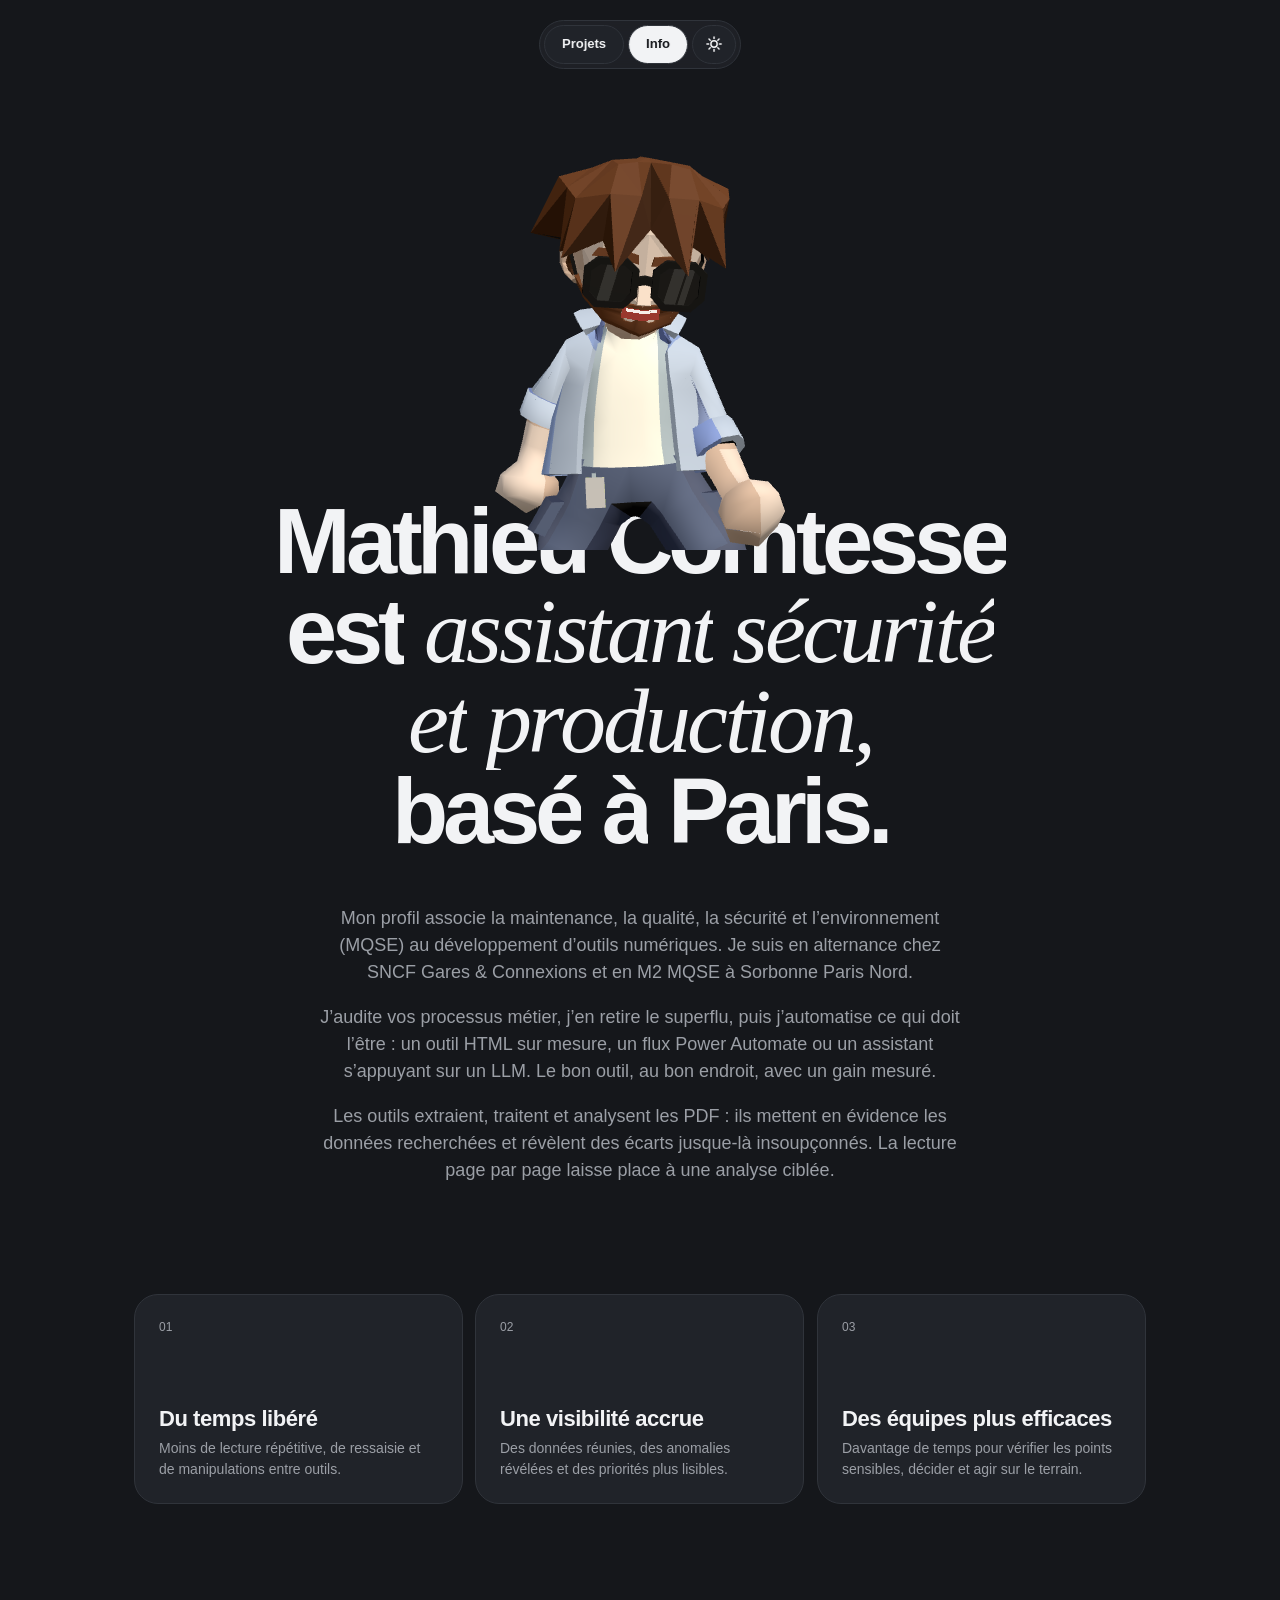
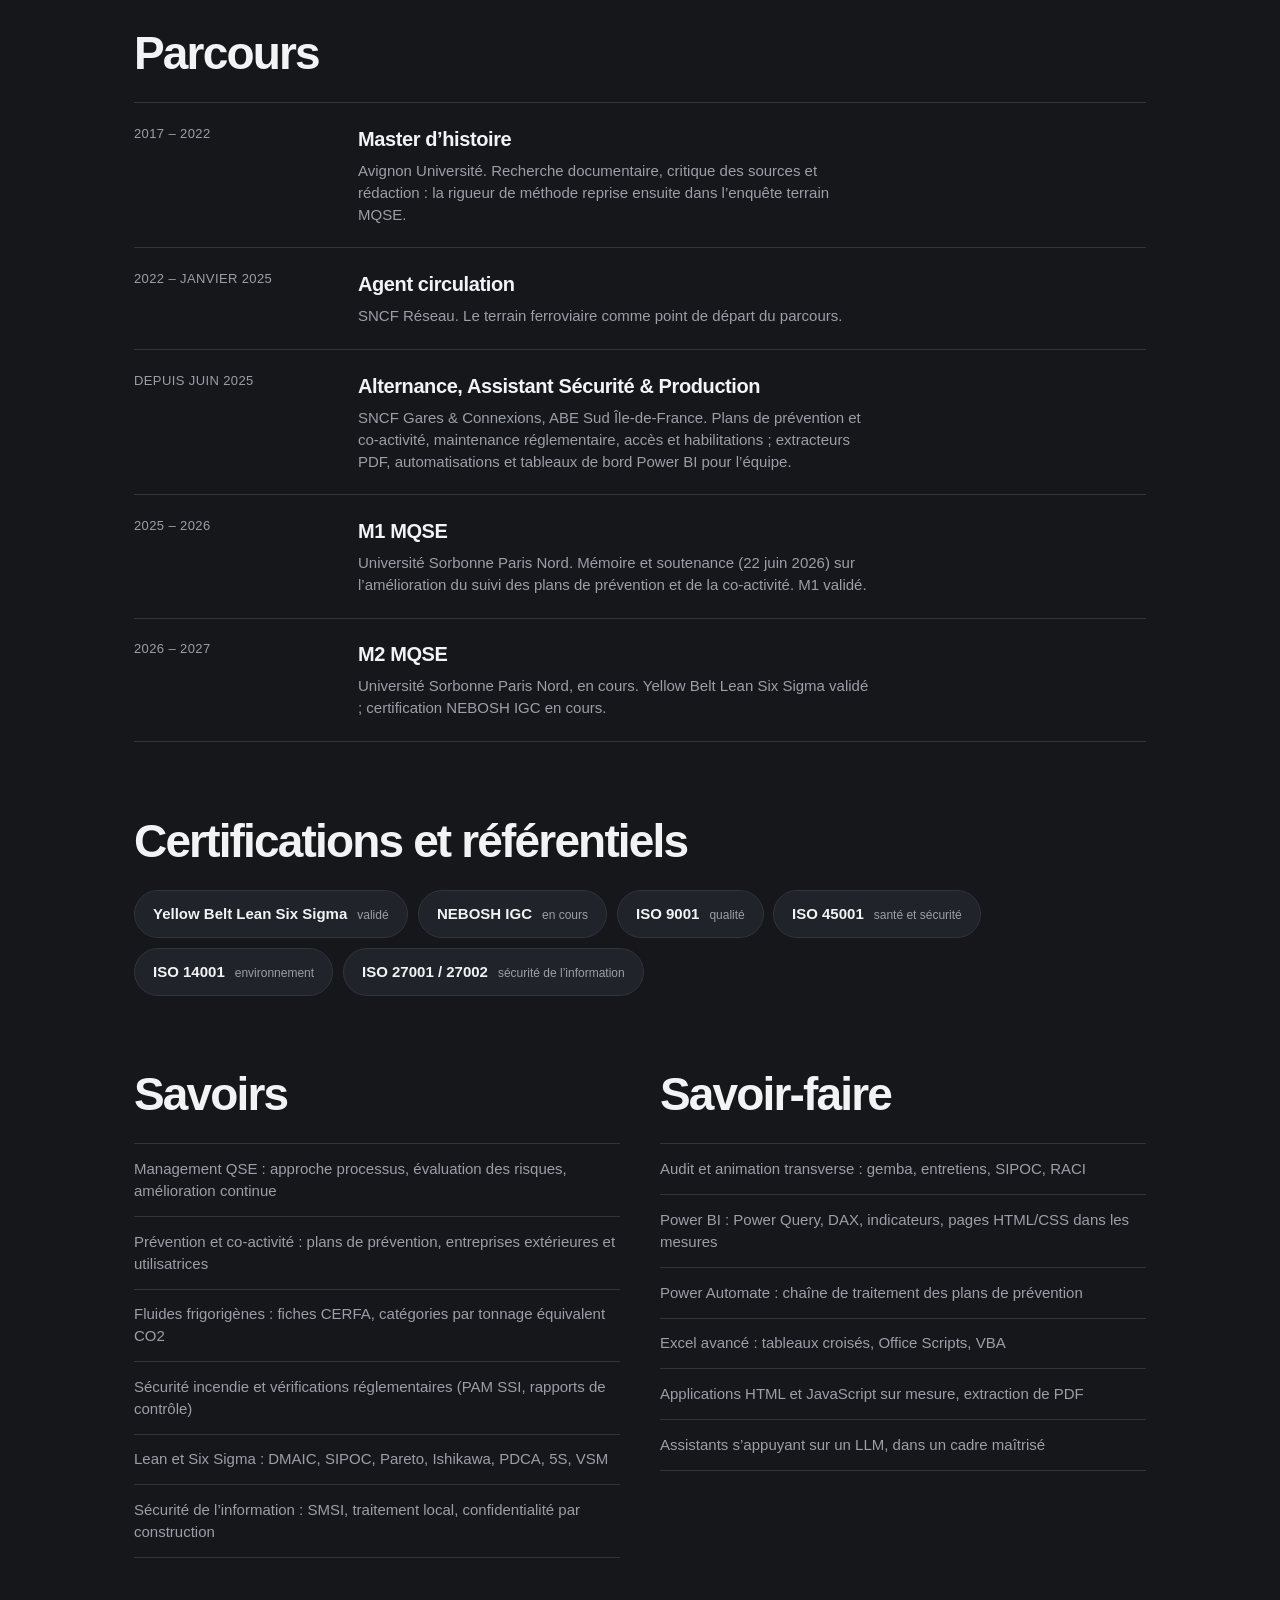
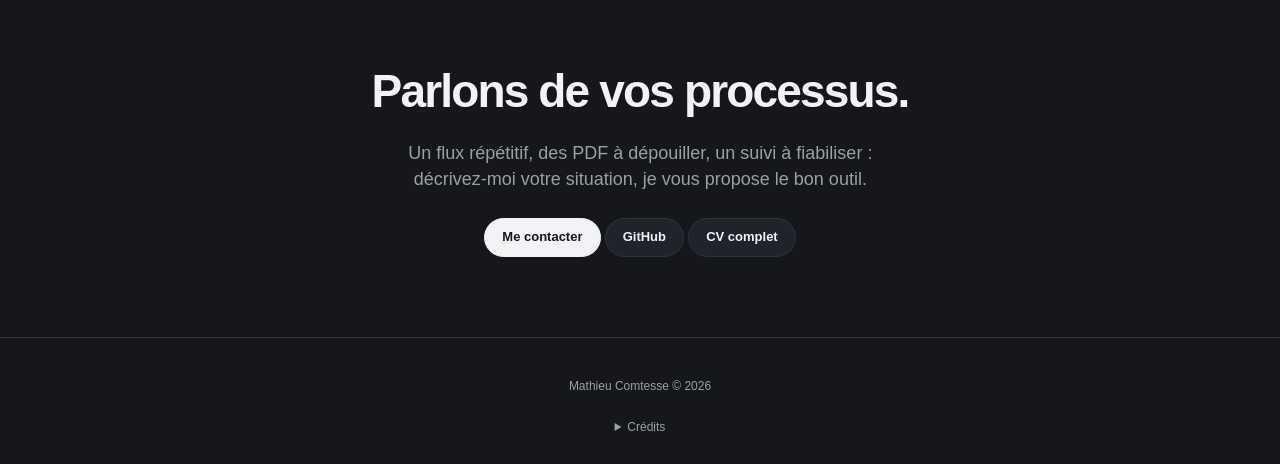
==== info.html @ 0aa8981d "Accueil dans l'esprit de la référence (pièce 3D, texte avec mot qui bascule, projets plein écran ave" ====
<!doctype html>
<html lang="fr">
<head>
<meta charset="utf-8">
<meta name="viewport" content="width=device-width,initial-scale=1">
<title>Info · Mathieu Comtesse</title>
<meta name="description" content="Parcours, certifications et compétences de Mathieu Comtesse : MQSE, Lean Six Sigma, Power BI, Power Automate, extraction PDF.">
<meta name="theme-color" content="#f5f7fb">
<script>{const n=new Date(),m=n.getHours()*60+n.getMinutes();document.documentElement.dataset.theme=(m>=1320||m<270)?'dark':'light';document.documentElement.classList.add('js')}</script>
<link rel="icon" href="data:image/svg+xml,%3Csvg xmlns=%27http://www.w3.org/2000/svg%27 viewBox=%270 0 32 32%27%3E%3Crect width=%2732%27 height=%2732%27 rx=%277%27 fill=%27%23e8452b%27/%3E%3Ctext x=%2716%27 y=%2722%27 font-size=%2716%27 font-family=%27sans-serif%27 font-weight=%27700%27 text-anchor=%27middle%27 fill=%27white%27%3EMC%3C/text%3E%3C/svg%3E">
<link rel="stylesheet" href="style.css">
<script type="importmap">{"imports":{"three":"./vendor/three.module.min.js","three/addons/":"./vendor/"}}</script>
<script type="module" src="js/info.js"></script>
</head>
<body class="page-info">
<nav class="nav" aria-label="Navigation">
  <a class="btn" href="index.html#work">Projets</a>
  <a class="btn" href="info.html" aria-current="page">Info</a>
  <button class="btn theme" id="theme" type="button" aria-label="Passer en mode sombre"></button>
</nav>
<main class="info-main">
<section class="about">
  <div class="portrait" id="portrait" aria-label="Portrait 3D de Mathieu : sa tête suit votre curseur"></div>
  <h1 class="info-heading" aria-label="Mathieu Comtesse est assistant sécurité et production, basé à Paris.">Mathieu Comtesse est <em>assistant sécurité et production,</em> basé à Paris.</h1>
  <div class="bio">
    <p class="reveal">Mon profil associe la maintenance, la qualité, la sécurité et l’environnement (MQSE) au développement d’outils numériques. Je suis en alternance chez SNCF Gares &amp; Connexions et en M2 MQSE à Sorbonne Paris Nord.</p>
    <p class="reveal">J’audite vos processus métier, j’en retire le superflu, puis j’automatise ce qui doit l’être : un outil HTML sur mesure, un flux Power Automate ou un assistant s’appuyant sur un LLM. Le bon outil, au bon endroit, avec un gain mesuré.</p>
    <p class="reveal">Les outils extraient, traitent et analysent les PDF : ils mettent en évidence les données recherchées et révèlent des écarts jusque-là insoupçonnés. La lecture page par page laisse place à une analyse ciblée.</p>
  </div>
</section>

<section class="impact">
  <article class="reveal" style="--enter-x:-60px"><span>01</span><h3>Du temps libéré</h3><p>Moins de lecture répétitive, de ressaisie et de manipulations entre outils.</p></article>
  <article class="reveal" style="--enter-x:0px;--delay:.08s"><span>02</span><h3>Une visibilité accrue</h3><p>Des données réunies, des anomalies révélées et des priorités plus lisibles.</p></article>
  <article class="reveal" style="--enter-x:60px;--delay:.16s"><span>03</span><h3>Des équipes plus efficaces</h3><p>Davantage de temps pour vérifier les points sensibles, décider et agir sur le terrain.</p></article>
</section>

<section class="block">
  <h2 class="reveal">Parcours</h2>
  <ol class="timeline">
    <li class="reveal"><time>2017 – 2022</time><b>Master d’histoire</b><span>Avignon Université. Recherche documentaire, critique des sources et rédaction : la rigueur de méthode reprise ensuite dans l’enquête terrain MQSE.</span></li>
    <li class="reveal"><time>2022 – janvier 2025</time><b>Agent circulation</b><span>SNCF Réseau. Le terrain ferroviaire comme point de départ du parcours.</span></li>
    <li class="reveal"><time>Depuis juin 2025</time><b>Alternance, Assistant Sécurité &amp; Production</b><span>SNCF Gares &amp; Connexions, ABE Sud Île-de-France. Plans de prévention et co-activité, maintenance réglementaire, accès et habilitations ; extracteurs PDF, automatisations et tableaux de bord Power BI pour l’équipe.</span></li>
    <li class="reveal"><time>2025 – 2026</time><b>M1 MQSE</b><span>Université Sorbonne Paris Nord. Mémoire et soutenance (22 juin 2026) sur l’amélioration du suivi des plans de prévention et de la co-activité. M1 validé.</span></li>
    <li class="reveal"><time>2026 – 2027</time><b>M2 MQSE</b><span>Université Sorbonne Paris Nord, en cours. Yellow Belt Lean Six Sigma validé ; certification NEBOSH IGC en cours.</span></li>
  </ol>
</section>

<section class="block">
  <h2 class="reveal">Certifications et référentiels</h2>
  <ul class="chips">
    <li class="reveal">Yellow Belt Lean Six Sigma<i>validé</i></li>
    <li class="reveal" style="--delay:.04s">NEBOSH IGC<i>en cours</i></li>
    <li class="reveal" style="--delay:.08s">ISO 9001<i>qualité</i></li>
    <li class="reveal" style="--delay:.12s">ISO 45001<i>santé et sécurité</i></li>
    <li class="reveal" style="--delay:.16s">ISO 14001<i>environnement</i></li>
    <li class="reveal" style="--delay:.2s">ISO 27001 / 27002<i>sécurité de l’information</i></li>
  </ul>
</section>

<section class="block two">
  <div>
    <h2 class="reveal">Savoirs</h2>
    <ul class="list">
      <li class="reveal">Management QSE : approche processus, évaluation des risques, amélioration continue</li>
      <li class="reveal">Prévention et co-activité : plans de prévention, entreprises extérieures et utilisatrices</li>
      <li class="reveal">Fluides frigorigènes : fiches CERFA, catégories par tonnage équivalent CO2</li>
      <li class="reveal">Sécurité incendie et vérifications réglementaires (PAM SSI, rapports de contrôle)</li>
      <li class="reveal">Lean et Six Sigma : DMAIC, SIPOC, Pareto, Ishikawa, PDCA, 5S, VSM</li>
      <li class="reveal">Sécurité de l’information : SMSI, traitement local, confidentialité par construction</li>
    </ul>
  </div>
  <div>
    <h2 class="reveal">Savoir-faire</h2>
    <ul class="list">
      <li class="reveal">Audit et animation transverse : gemba, entretiens, SIPOC, RACI</li>
      <li class="reveal">Power BI : Power Query, DAX, indicateurs, pages HTML/CSS dans les mesures</li>
      <li class="reveal">Power Automate : chaîne de traitement des plans de prévention</li>
      <li class="reveal">Excel avancé : tableaux croisés, Office Scripts, VBA</li>
      <li class="reveal">Applications HTML et JavaScript sur mesure, extraction de PDF</li>
      <li class="reveal">Assistants s’appuyant sur un LLM, dans un cadre maîtrisé</li>
    </ul>
  </div>
</section>

<section class="block contact">
  <h2 class="reveal">Parlons de vos processus.</h2>
  <p class="reveal">Un flux répétitif, des PDF à dépouiller, un suivi à fiabiliser : décrivez-moi votre situation, je vous propose le bon outil.</p>
  <div class="reveal"><a class="btn dark" href="mailto:mathieu@comtesse.me">Me contacter</a> <a class="btn" href="https://github.com/mathieu-comtesse">GitHub</a> <a class="btn" href="https://mathieu-comtesse.github.io/cv-mathieu_comtesse/">CV complet</a></div>
</section>
</main>
<footer><p>Mathieu Comtesse © 2026</p><details class="credits">
    <summary>Crédits</summary>
    <ul>
      <li>Univers et animations inspirés de <a href="https://shujaat.info/">shujaat.info</a> (Shujaat Syed).</li>
      <li>Fauteuil Ekstrem (design Terje Ekstrøm, Varier) : modèle 3D de Marià V., <a href="https://3dwarehouse.sketchup.com/model/312c320b-f617-4a8a-8546-d7dd3b6124d9/Ekstrem-Chair">3D Warehouse</a>.</li>
      <li>Siège Setu : modèle 3D de Herman Miller, <a href="https://www.hermanmiller.com/resources/3d-models-and-planning-tools/product-models/individual/setu-chair-with-arms/">hermanmiller.com</a>, via 3D Warehouse.</li>
      <li>Canapé DS-450 (de Sede) : modèle 3D de Marije H., <a href="https://3dwarehouse.sketchup.com/model/05759fed-25c6-4b2b-8120-20a3cff98283">3D Warehouse</a>.</li>
      <li>Enceintes JBL L100 MKII : modèle 3D de spencer smith, <a href="https://3dwarehouse.sketchup.com/model/1cd289cc-8b22-40b9-8e36-879f451d7a0b/JBL-L100-MKII">3D Warehouse</a>.</li>
      <li>Suspension Falkland (Danese Milano, Bruno Munari) : modèle 3D de minkyoung K., <a href="https://3dwarehouse.sketchup.com/model/1f132676-ba62-4b68-9e82-82a4a32337a4/falkland-floor-lamp">3D Warehouse</a>.</li>
      <li>Animations de personnage : bibliothèque de mon dépôt <a href="https://github.com/mathieu-comtesse/cv-mathieu_comtesse">cv-mathieu_comtesse</a>. Rendu : <a href="https://threejs.org/">three.js</a>.</li>
    </ul>
  </details></footer>
</body>
</html>
---- style.css ----
:root{--bg:#f5f7fb;--ink:#111214;--mute:#6c7078;--card:#fff;--line:#dfe3e8;--btn:#fff;--btn-hi:#f1f3f6;--btn-sh:#c9ced6;--spring:cubic-bezier(.34,1.56,.64,1);color-scheme:light}
:root[data-theme=dark]{--bg:#15171b;--ink:#f2f3f5;--mute:#9b9fa6;--card:#202329;--line:#30343b;--btn:#2a2d34;--btn-hi:#363a43;--btn-sh:#14161a;color-scheme:dark}
*{box-sizing:border-box}html{scroll-behavior:auto}
body{margin:0;background:var(--project-background,var(--bg));color:var(--ink);font:15px/1.45 Arial,sans-serif;transition:background-color .6s ease}
a{color:inherit}
.nav{position:fixed;z-index:30;top:20px;left:50%;transform:translateX(-50%);display:flex;gap:4px;padding:4px;border:1px solid var(--line);border-radius:999px;background:color-mix(in srgb,var(--card) 85%,transparent);backdrop-filter:blur(16px)}
.btn{display:inline-flex;align-items:center;padding:9px 17px;border:1px solid var(--line);border-radius:999px;background:var(--card);color:var(--ink);text-decoration:none;font-weight:600;font-size:13px;transition:transform .25s var(--spring),opacity .2s}
.btn:hover{transform:scale(.97)}.btn[aria-current]{background:var(--ink);color:var(--bg)}.dark{background:var(--ink);color:var(--bg);border-color:var(--ink)}
/* en-tête : la pièce 3D */
.room{position:relative;height:min(780px,88vh);min-height:520px;overflow:hidden}.room canvas{position:absolute;inset:0}
.hint{position:absolute;bottom:14px;left:50%;transform:translateX(-50%);margin:0;padding:8px 12px;border-radius:999px;background:var(--card);color:var(--mute);font-size:11px;white-space:nowrap;pointer-events:none;max-width:92%;overflow:hidden;text-overflow:ellipsis}
.bubble{position:absolute;z-index:5;opacity:0}.bubble.show{opacity:1;animation:pop .35s cubic-bezier(.3,1.6,.5,1)}
@keyframes pop{from{scale:.6}to{scale:1}}
/* texte d'accueil, juste après la pièce */
.hero{max-width:980px;margin:0 auto;padding:36px 24px 90px;text-align:center}
.intro-line{display:flex;justify-content:center;align-items:center;gap:14px;flex-wrap:wrap;margin:0 0 26px;color:var(--mute);font-size:12px;text-transform:uppercase;letter-spacing:.04em}
.intro-line .dots{width:34px;height:2px;background:repeating-linear-gradient(90deg,var(--mute) 0 3px,transparent 3px 7px)}
.hero h1{margin:0 auto;font-size:clamp(40px,7vw,86px);line-height:.98;letter-spacing:-.05em;text-wrap:balance}
.hero-pitch{max-width:640px;margin:30px auto 0;color:var(--mute);font-size:18px;line-height:1.5}
.hero-links{display:flex;justify-content:center;gap:10px;flex-wrap:wrap;margin-top:30px}
.hero-meta{margin:34px 0 0;color:var(--mute);font-size:12px}
em.flip{font-style:normal;color:#2f3bf0}:root[data-theme=dark] em.flip{color:#8a93ff}
em.flip.is-built{display:inline-block;perspective:900px;white-space:nowrap;line-height:1.2em;vertical-align:baseline;text-align:left}
.fs{display:inline-block;position:relative;height:1.2em;width:var(--wa);transform-style:preserve-3d;vertical-align:-.25em;animation:fs-cycle 8s var(--d,0s) infinite ease-in-out}
.fs .f{position:absolute;left:0;top:0;width:100%;height:100%;display:flex;align-items:center;justify-content:center;backface-visibility:hidden;font-style:normal;line-height:1}
.fs .f1{transform:translateZ(.6em)}.fs .f2{transform:rotateX(-90deg) translateZ(.6em)}.fs .f3{transform:rotateX(-180deg) translateZ(.6em)}
@keyframes fs-cycle{0%,36%{transform:rotateX(0deg);width:var(--wa)}46%,86%{transform:rotateX(90deg);width:var(--wb)}96%,100%{transform:rotateX(180deg);width:var(--wa)}}
@media (prefers-reduced-motion:reduce){.fs{animation:none}.fs .f2,.fs .f3{display:none}}
/* apparition au défilement : glisse depuis les côtés avec un ressort */
.js .reveal:not(.revealed){opacity:0;transform:translateX(var(--enter-x,0)) scale(.9)}
.reveal.revealed{animation:reveal .8s var(--spring) both;animation-delay:var(--delay,0s)}
@keyframes reveal{from{opacity:0;transform:translateX(var(--enter-x,0)) scale(.9)}to{opacity:1;transform:none}}
/* projets : une section par projet */
.project-section{height:90vh;min-height:600px;display:flex;align-items:center;justify-content:center;overflow:clip}
.project-strip{display:flex;align-items:center;justify-content:center;gap:8px;flex:none;width:max-content}
.tile{width:324px;height:324px;flex:none;border-radius:24px;background-size:cover;background-color:var(--card);box-shadow:0 1px 0 var(--line)}
.pcard{width:420px;min-height:324px;flex:none;display:flex;flex-direction:column;align-items:center;justify-content:center;gap:12px;padding:6px 10px;text-align:center}
.pcard .pnum{color:var(--mute);font-size:12px}
.pcard h2{margin:0;font-size:26px;line-height:1.05;letter-spacing:-.02em;max-width:320px}.pcard h2 span{display:block;margin-top:6px;color:var(--mute);font-size:15px;font-weight:400;letter-spacing:0}
.pimg{display:none}
.pgain{font-size:clamp(56px,6.4vw,88px);line-height:.9;letter-spacing:-.06em;margin-top:6px}
.punit{margin:0;max-width:300px;color:var(--mute);font-size:14px}
.ptags{display:flex;flex-wrap:wrap;gap:6px;justify-content:center}.ptags i{font-style:normal;padding:3px 9px;border:1px solid var(--line);border-radius:999px;font-size:11px;color:var(--mute)}
@media(max-width:900px){.project-section{height:auto;min-height:0;padding:56px 16px}.project-strip{width:100%;max-width:440px}.tile{display:none}.pcard{width:100%}.pimg{display:block;width:100%;aspect-ratio:16/10;border-radius:20px;background-size:cover}}
/* autres projets : défilement sur les côtés */
.more{padding:30px 0 110px}
.section-head{display:flex;justify-content:space-between;max-width:1400px;margin:auto;padding:0 28px 18px}.section-head span{font-weight:700}.section-head p{margin:0;color:var(--mute);font-size:12px}
.rail{display:flex;gap:16px;overflow-x:auto;scroll-snap-type:x proximity;padding:0 max(28px,calc((100vw - 1400px)/2)) 20px;scrollbar-width:none;cursor:grab}.rail::-webkit-scrollbar{display:none}.rail.drag{cursor:grabbing;scroll-snap-type:none;user-select:none}
.rcard{flex:none;width:300px;scroll-snap-align:start;display:flex;flex-direction:column;gap:6px;text-decoration:none}
.rcard .rimg{width:100%;aspect-ratio:4/3;border-radius:20px;background-size:cover;background-position:top;background-color:var(--card);border:1px solid var(--line);transition:transform .4s var(--spring)}
.rcard .rimg.px{image-rendering:pixelated;background-size:100% 100%}
.rcard:hover .rimg{transform:scale(.97)}.rcard b{font-size:16px}.rcard span{color:var(--mute);font-size:13px}
/* pied de page */
footer{padding:28px;border-top:1px solid var(--line);color:var(--mute);font-size:12px;display:flex;flex-direction:column;align-items:center;gap:12px;text-align:center}
.credits{max-width:62ch;text-align:left;font-size:12px}.credits summary{cursor:pointer;text-align:center;color:var(--mute)}.credits ul{margin:10px 0 0;padding-left:18px;display:grid;gap:4px}.credits a{color:inherit}
.ns{text-align:center;color:var(--mute)}
@media(max-width:760px){.room{height:60vh;min-height:420px}.hint{white-space:normal;width:90%;text-align:center;border-radius:14px}}
/* pensée : nuage + miniature 3D, traîne de deux cercles vers la tête */
.bubble.thought{padding:0;width:176px;height:160px;border-radius:0;background:none;box-shadow:none;white-space:normal;filter:drop-shadow(0 6px 10px rgb(0 0 0 / .16));color:#1c1a17}
.bubble.thought::after{display:none}
.bubble.thought .cloud{position:absolute;inset:0;width:100%;height:100%}
.bubble.thought canvas{position:absolute;left:50%;top:14px;width:120px;height:120px;transform:translateX(-50%);image-rendering:pixelated}
.bubble.thought .cap{position:absolute;left:14px;right:14px;bottom:34px;text-align:center;font-size:12px;font-weight:600;line-height:1.1;color:#1c1a17}
.bubble.thought i{position:absolute;border-radius:50%;background:#fff;box-shadow:0 2px 4px rgb(0 0 0 / .1)}
.bubble.thought .t1{width:18px;height:18px;left:50%;bottom:-12px;margin-left:-4px}
.bubble.thought .t2{width:10px;height:10px;left:50%;bottom:-26px;margin-left:-14px}
/* fiche de la pochette survolée dans le tiroir du meuble vert */
.sleeve-card{position:absolute;left:0;top:0;z-index:6;width:200px;padding:8px 10px 8px 70px;min-height:68px;border-radius:12px;background:#fff;color:#1c1a17;box-shadow:0 8px 20px rgb(0 0 0 / .18);pointer-events:none;opacity:0;transition:opacity .12s}
.sleeve-card.show{opacity:1}
.sleeve-card i{position:absolute;left:8px;top:8px;width:52px;height:52px;border-radius:4px;image-rendering:auto}
.sleeve-card b{display:block;font-size:13px;line-height:1.2;font-weight:700}
.sleeve-card span{display:block;font-size:12px;color:#6f695d;margin-top:2px}
.sleeve-card em{display:block;font-style:normal;font-size:11px;color:#8a7f6a;margin-top:4px}
/* bouton clair / sombre dans la pilule de navigation */
.btn.theme{cursor:pointer;display:inline-flex;align-items:center;justify-content:center;padding:9px 12px;font:inherit}
.btn.theme svg{display:block}
/* pastille sur le tiroir du meuble vert */
.hot{position:absolute;left:0;top:0;z-index:7;width:34px;height:34px;padding:0;border:0;border-radius:50%;background:#fff;box-shadow:0 4px 12px rgb(0 0 0 / .25);cursor:pointer;opacity:0;pointer-events:none;transition:opacity .25s}
.hot.show{opacity:.95;pointer-events:auto}
.hot svg{display:block;width:100%;height:100%;padding:5px}
.hot::after{content:"";position:absolute;inset:-5px;border-radius:50%;border:2px solid rgb(232 69 43 / .55);animation:hotp 2s ease-out infinite}
@keyframes hotp{from{transform:scale(.8);opacity:1}to{transform:scale(1.35);opacity:0}}
@media (prefers-reduced-motion:reduce){.hot::after{animation:none}}

.bubble.thought .cap{display:none}
/* lecteur de musique : une pastille en bas à gauche de la pièce */
.mpill{position:absolute;left:12px;bottom:34px;z-index:8;display:flex;gap:6px;align-items:center;max-width:calc(100% - 24px)}
.mpill button{display:inline-flex;align-items:center;gap:8px;height:38px;padding:0 14px;border:0;border-radius:999px;background:var(--btn);color:var(--ink);font:500 13px/1 inherit;font-family:inherit;cursor:pointer;box-shadow:inset 0 1px 0 var(--btn-hi),0 2px 8px rgb(0 0 0 / .18);white-space:nowrap;overflow:hidden;text-overflow:ellipsis}
.mpill button:hover{background:var(--btn-hi)}
.mpill .mp-play{max-width:min(300px,calc(100vw - 150px))}
.mpill .mp-play span{overflow:hidden;text-overflow:ellipsis}
.mpill.on .mp-play{background:var(--ink);color:var(--bg)}
.mpill .mp-next,.mpill .mp-crate{width:38px;padding:0;justify-content:center}
.mpill .mp-next[hidden]{display:none}

/* page Info */
.page-info .info-main{max-width:1060px;margin:0 auto;padding:0 24px 40px}
.about{position:relative;padding:130px 0 40px;text-align:center}
.portrait{position:relative;z-index:2;width:min(86vw,420px);height:420px;margin:0 auto -50px;pointer-events:none}
.portrait canvas{pointer-events:auto}
.info-heading{position:relative;z-index:1;margin:0 auto;max-width:15ch;font-size:clamp(40px,7.4vw,92px);line-height:.9;letter-spacing:-.055em;text-wrap:balance}
.info-heading em{font-style:italic;font-family:'Times New Roman',serif;font-weight:400;letter-spacing:-.04em}
.info-heading .w{display:inline-block;overflow:hidden;vertical-align:top;padding-bottom:.08em}
.info-heading .ch{display:inline-block;animation:chup .9s var(--spring) both;animation-delay:calc(var(--i) * 28ms + .15s)}
@keyframes chup{from{transform:translateY(110%) rotate(5deg);opacity:0}to{transform:none;opacity:1}}
.bio{max-width:640px;margin:44px auto 0;display:grid;gap:18px;font-size:18px;line-height:1.5;color:var(--mute)}.bio p{margin:0}
.impact{display:grid;grid-template-columns:repeat(3,1fr);gap:12px;margin:70px 0}
.impact article{padding:24px;border:1px solid var(--line);border-radius:24px;background:var(--card);min-height:210px;display:flex;flex-direction:column}
.impact span{color:var(--mute);font-size:12px}.impact h3{margin:auto 0 8px;font-size:22px;letter-spacing:-.02em;line-height:1.05}.impact p{margin:0;color:var(--mute);font-size:14px}
.block{padding:56px 0 20px}.block h2{margin:0 0 26px;font-size:clamp(28px,4vw,46px);letter-spacing:-.04em;line-height:1}
.timeline{list-style:none;margin:0;padding:0;border-top:1px solid var(--line)}
.timeline li{display:grid;grid-template-columns:200px 1fr;gap:6px 24px;padding:22px 0;border-bottom:1px solid var(--line)}
.timeline time{color:var(--mute);font-size:13px;text-transform:uppercase;letter-spacing:.03em;grid-row:span 2}.timeline b{font-size:20px;letter-spacing:-.02em}.timeline span{color:var(--mute);max-width:62ch}
.chips{list-style:none;margin:0;padding:0;display:flex;flex-wrap:wrap;gap:10px}
.chips li{padding:12px 18px;border:1px solid var(--line);border-radius:999px;background:var(--card);font-weight:700;display:flex;gap:10px;align-items:baseline;transition:transform .4s var(--spring)}.chips li:hover{transform:scale(.96)}
.chips i{font-style:normal;font-weight:400;color:var(--mute);font-size:12px}
.two{display:grid;grid-template-columns:1fr 1fr;gap:40px}
.list{list-style:none;margin:0;padding:0;display:grid;gap:0;border-top:1px solid var(--line)}.list li{padding:14px 0;border-bottom:1px solid var(--line);color:var(--mute)}
.contact{text-align:center;padding:90px 0 40px}.contact p{max-width:52ch;margin:0 auto 26px;color:var(--mute);font-size:18px}
@media(max-width:760px){.impact{grid-template-columns:1fr}.two{grid-template-columns:1fr}.timeline li{grid-template-columns:1fr}.timeline time{grid-row:auto}.portrait{height:340px;margin-bottom:-60px}}
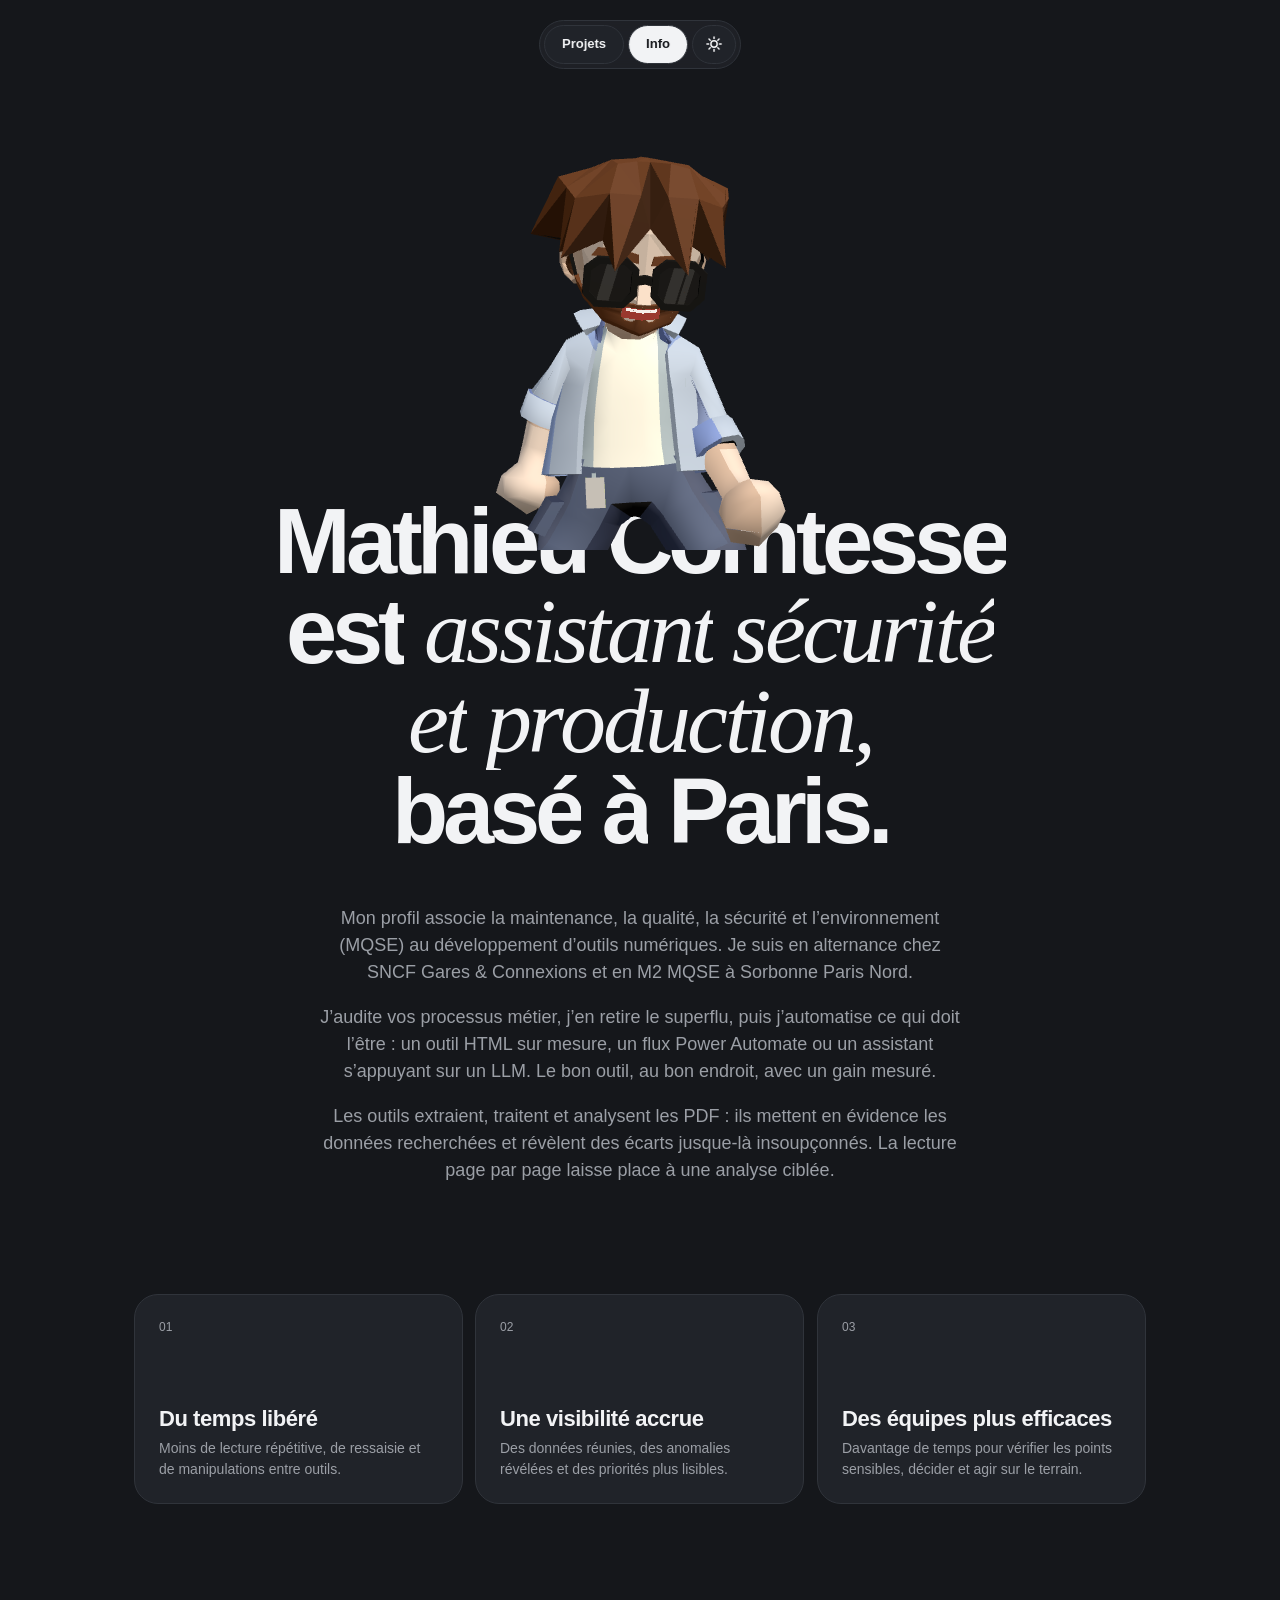
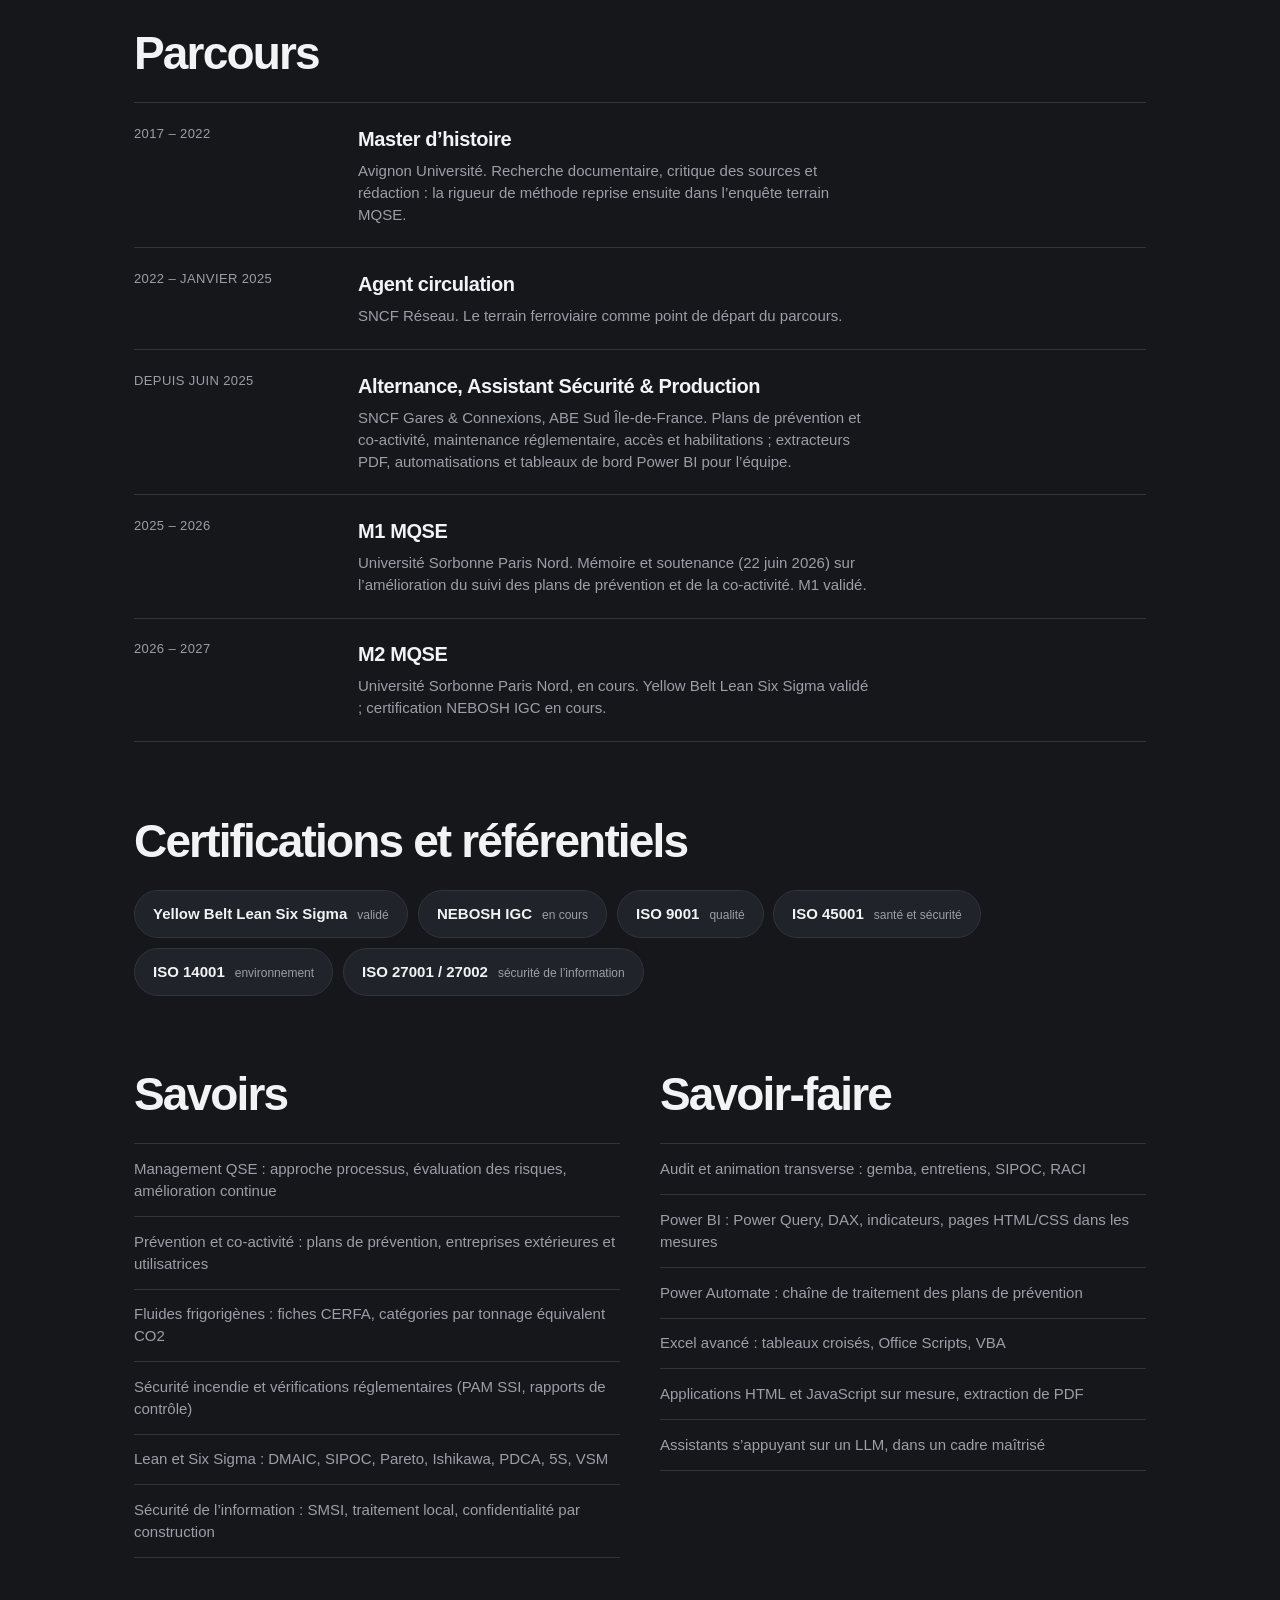
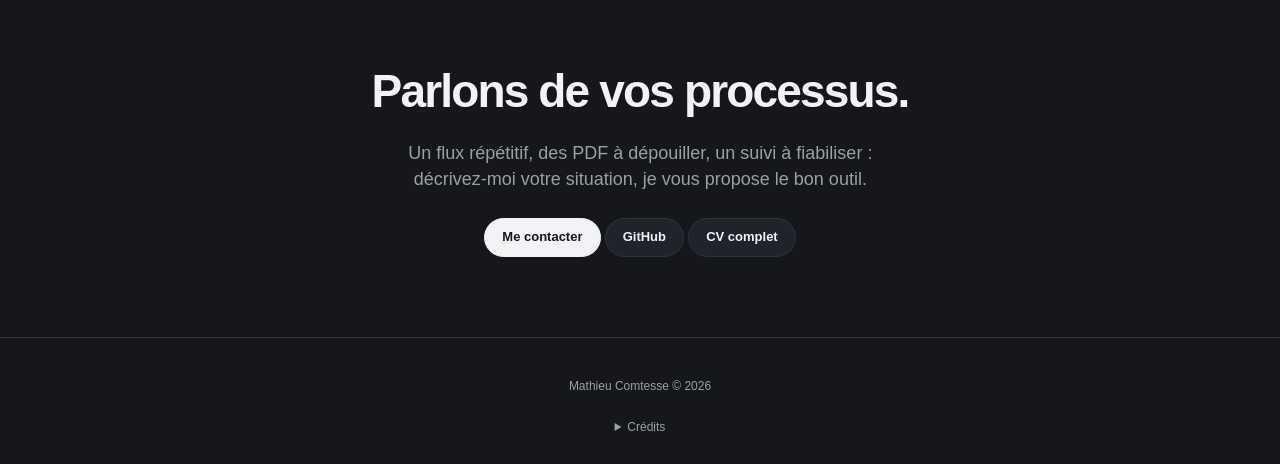
==== commit 1315d7b6: "Crédits : New Balance 992 (CC BY) et Borne Béton Co-Authored-By: Claude Sonnet 5.5 <noreply@anthropi" ====
--- a/info.html
+++ b/info.html
@@ -98,6 +98,8 @@
       <li>Canapé DS-450 (de Sede) : modèle 3D de Marije H., <a href="https://3dwarehouse.sketchup.com/model/05759fed-25c6-4b2b-8120-20a3cff98283">3D Warehouse</a>.</li>
       <li>Enceintes JBL L100 MKII : modèle 3D de spencer smith, <a href="https://3dwarehouse.sketchup.com/model/1cd289cc-8b22-40b9-8e36-879f451d7a0b/JBL-L100-MKII">3D Warehouse</a>.</li>
       <li>Suspension Falkland (Danese Milano, Bruno Munari) : modèle 3D de minkyoung K., <a href="https://3dwarehouse.sketchup.com/model/1f132676-ba62-4b68-9e82-82a4a32337a4/falkland-floor-lamp">3D Warehouse</a>.</li>
+      <li>Chaussures New Balance 992 : modèle 3D de SRUSH651, licence <a href="https://creativecommons.org/licenses/by/4.0/">CC BY 4.0</a>, <a href="https://sketchfab.com/3d-models/new-balance-992-made-in-usa-greymetallic-7a38e58c92d54de59faa0b30f071f0d9">Sketchfab</a> (réduit et recolorié pour la scène).</li>
+      <li>Lampe Borne Béton (Le Corbusier) : modèle 3D de Charles R., <a href="https://3dwarehouse.sketchup.com/model/78f07577-1796-46bb-85fa-de107f223701">3D Warehouse</a>.</li>
       <li>Animations de personnage : bibliothèque de mon dépôt <a href="https://github.com/mathieu-comtesse/cv-mathieu_comtesse">cv-mathieu_comtesse</a>. Rendu : <a href="https://threejs.org/">three.js</a>.</li>
     </ul>
   </details></footer>
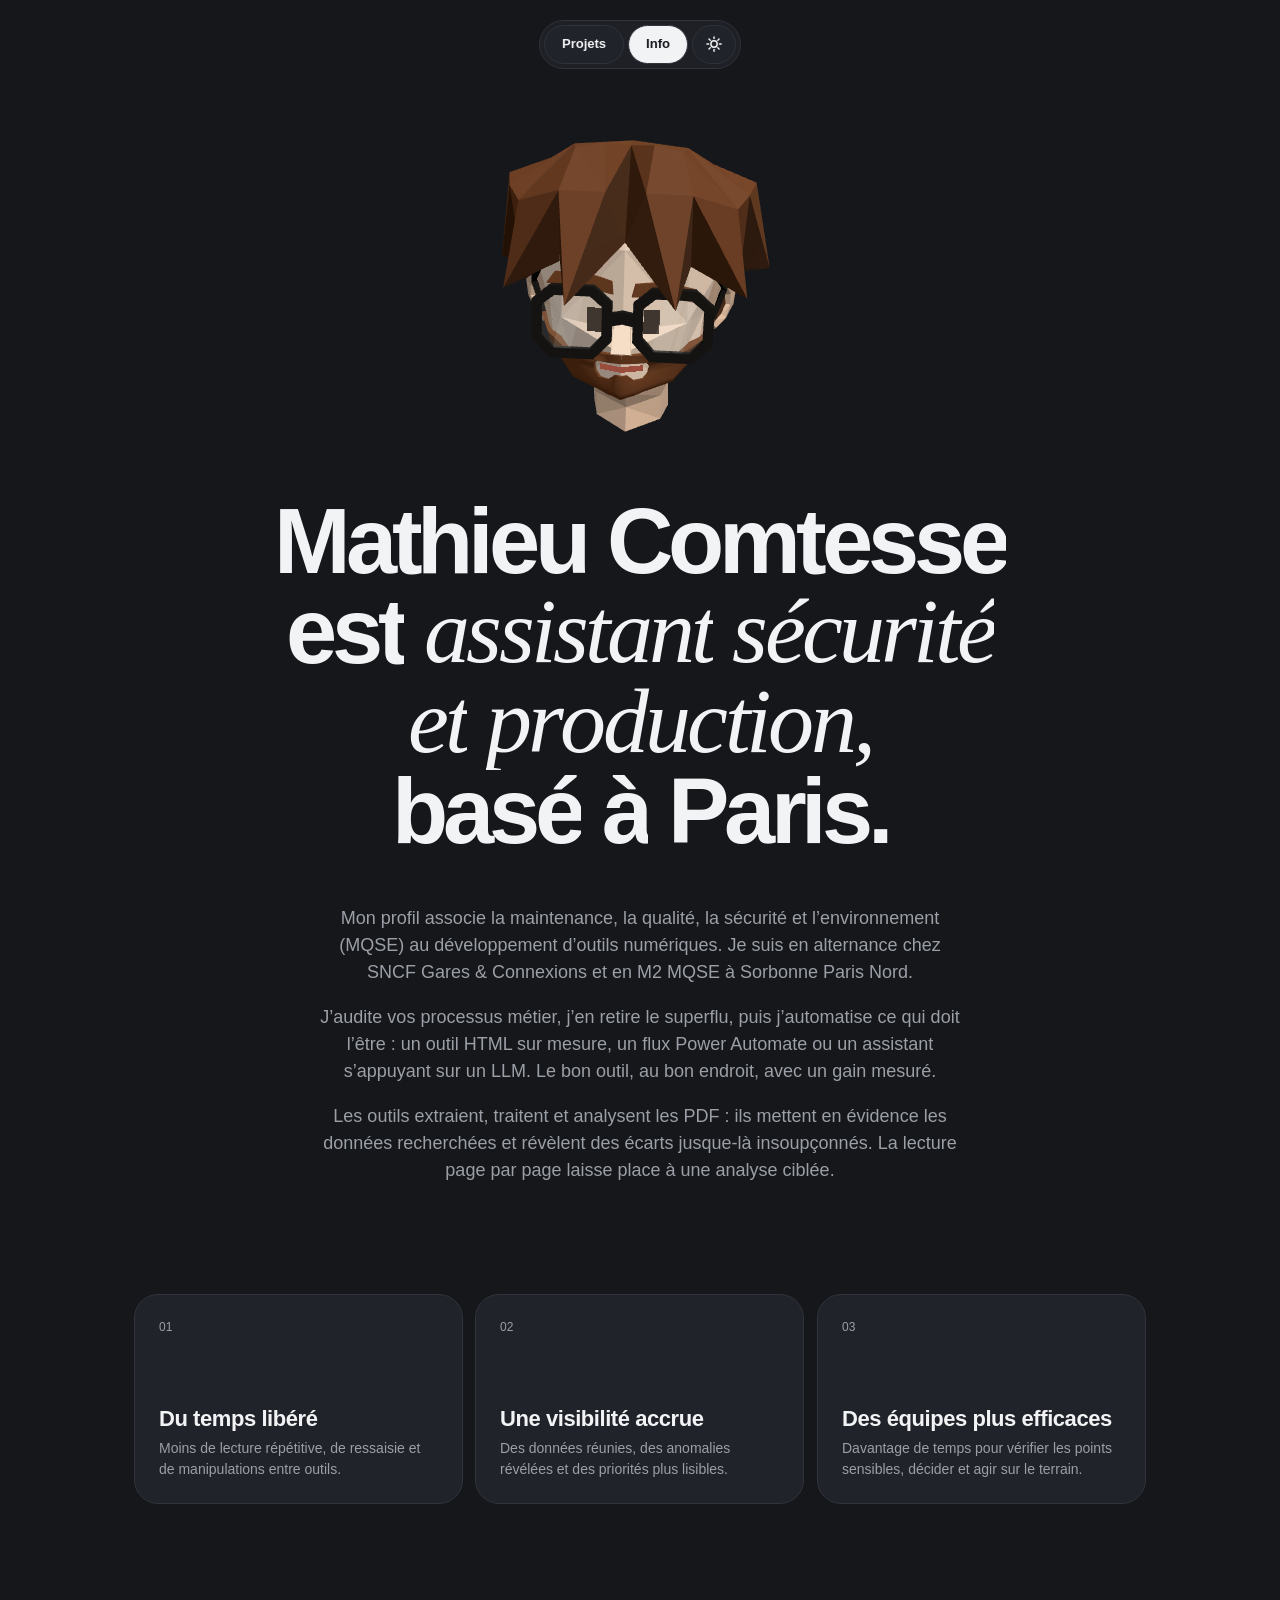
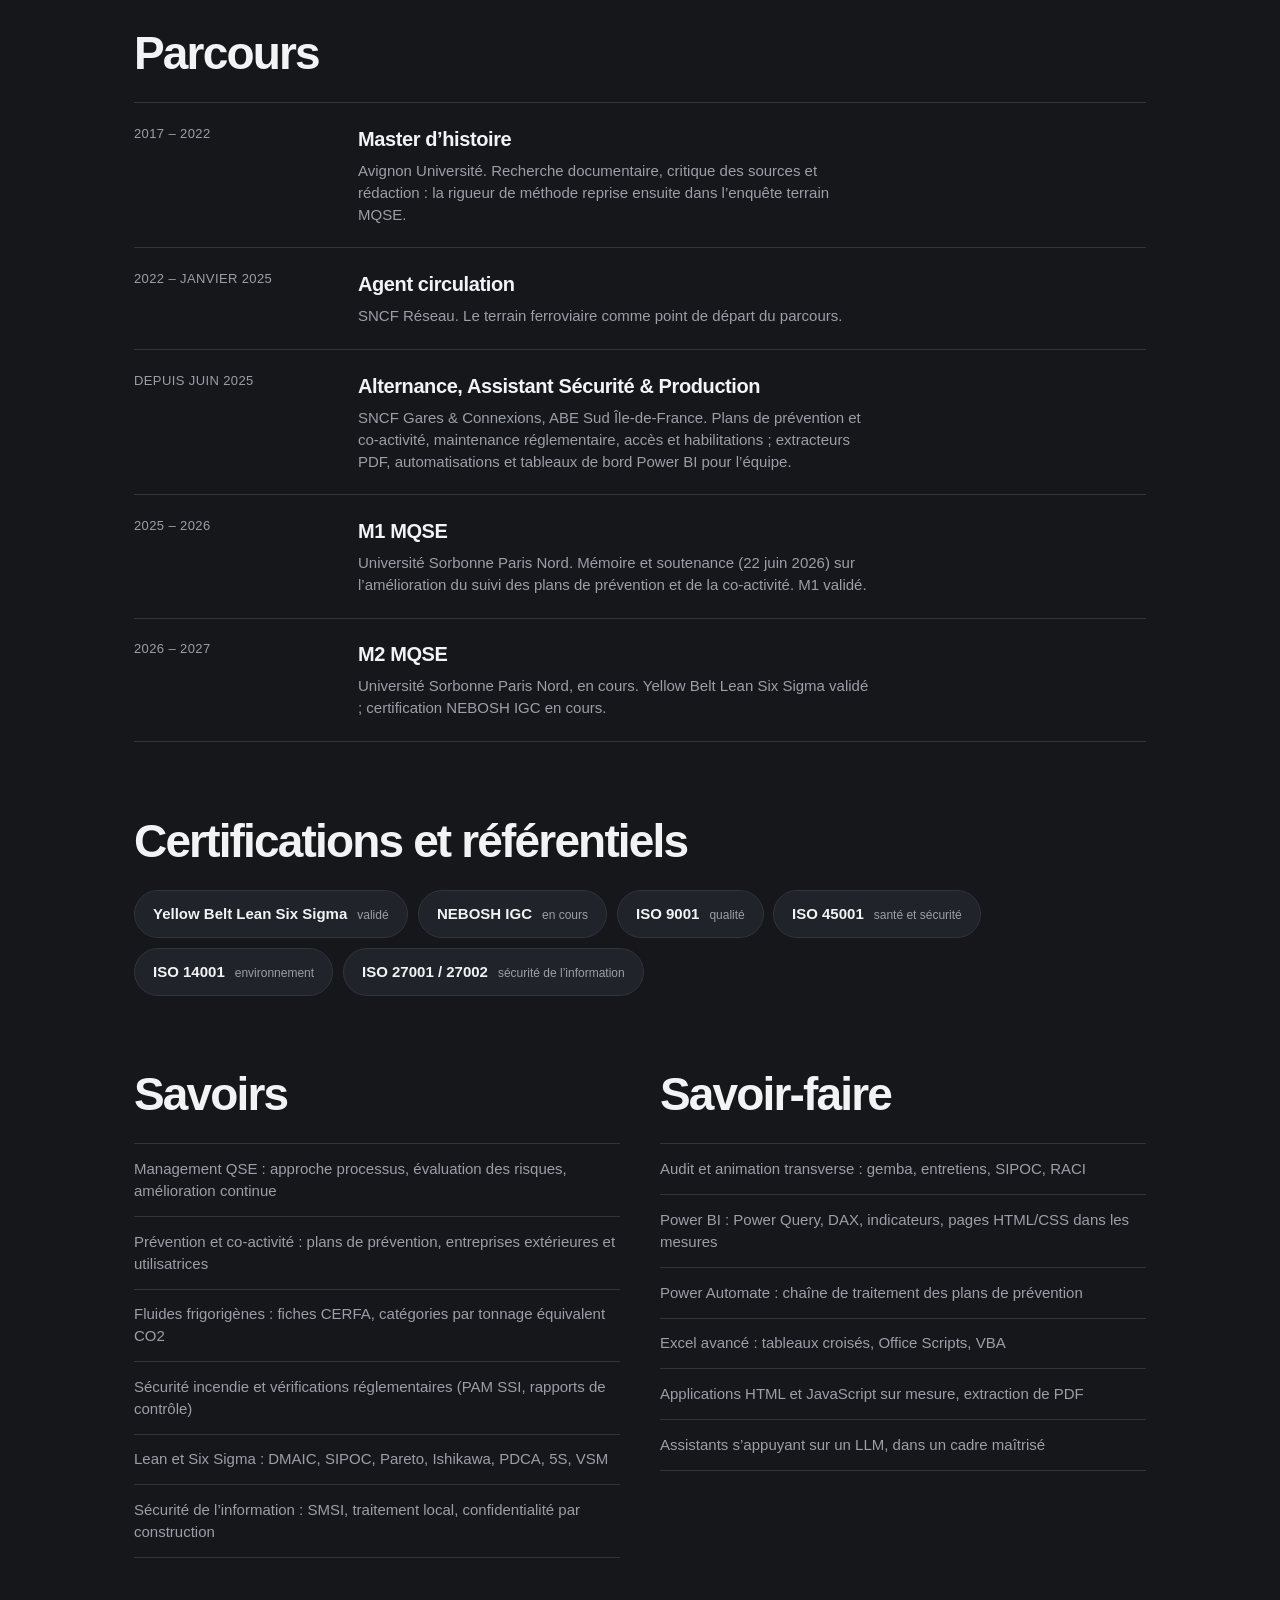
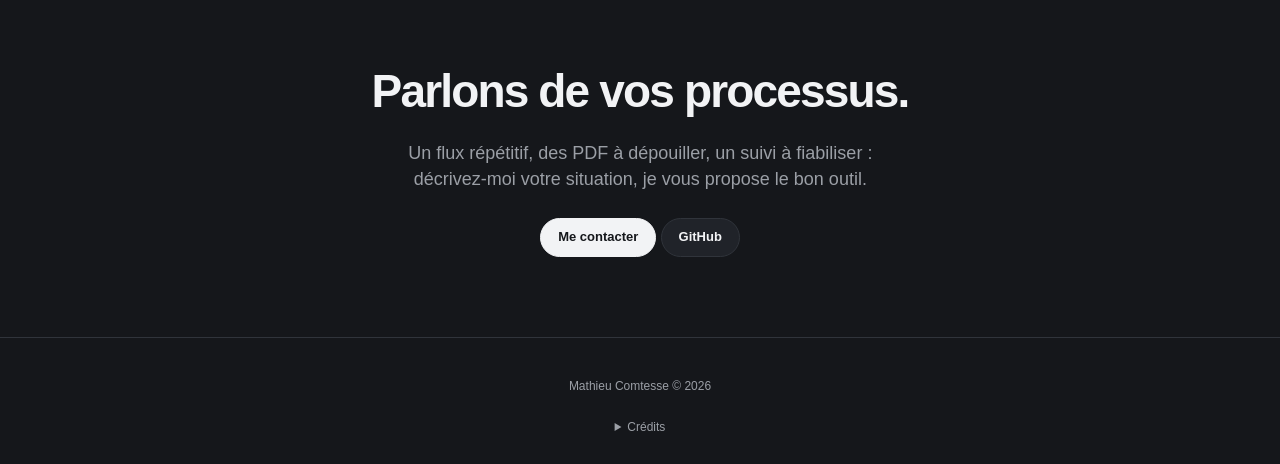
==== commit ac9f8779: "Pantalon baggy jusqu'aux baskets ; yeux ouverts sur Info ; gains en temps et en argent par process e" ====
--- a/info.html
+++ b/info.html
@@ -86,7 +86,7 @@
 <section class="block contact">
   <h2 class="reveal">Parlons de vos processus.</h2>
   <p class="reveal">Un flux répétitif, des PDF à dépouiller, un suivi à fiabiliser : décrivez-moi votre situation, je vous propose le bon outil.</p>
-  <div class="reveal"><a class="btn dark" href="mailto:mathieu@comtesse.me">Me contacter</a> <a class="btn" href="https://github.com/mathieu-comtesse">GitHub</a> <a class="btn" href="https://mathieu-comtesse.github.io/cv-mathieu_comtesse/">CV complet</a></div>
+  <div class="reveal"><a class="btn dark" href="mailto:mathieu@comtesse.me">Me contacter</a> <a class="btn" href="https://github.com/mathieu-comtesse">GitHub</a></div>
 </section>
 </main>
 <footer><p>Mathieu Comtesse © 2026</p><details class="credits">
@@ -100,7 +100,7 @@
       <li>Suspension Falkland (Danese Milano, Bruno Munari) : modèle 3D de minkyoung K., <a href="https://3dwarehouse.sketchup.com/model/1f132676-ba62-4b68-9e82-82a4a32337a4/falkland-floor-lamp">3D Warehouse</a>.</li>
       <li>Chaussures New Balance 992 : modèle 3D de SRUSH651, licence <a href="https://creativecommons.org/licenses/by/4.0/">CC BY 4.0</a>, <a href="https://sketchfab.com/3d-models/new-balance-992-made-in-usa-greymetallic-7a38e58c92d54de59faa0b30f071f0d9">Sketchfab</a> (réduit et recolorié pour la scène).</li>
       <li>Lampe Borne Béton (Le Corbusier) : modèle 3D de Charles R., <a href="https://3dwarehouse.sketchup.com/model/78f07577-1796-46bb-85fa-de107f223701">3D Warehouse</a>.</li>
-      <li>Animations de personnage : bibliothèque de mon dépôt <a href="https://github.com/mathieu-comtesse/cv-mathieu_comtesse">cv-mathieu_comtesse</a>. Rendu : <a href="https://threejs.org/">three.js</a>.</li>
+      <li>Animations de personnage : bibliothèque d’animations de mon dépôt GitHub. Rendu : <a href="https://threejs.org/">three.js</a>.</li>
     </ul>
   </details></footer>
 </body>
--- a/style.css
+++ b/style.css
@@ -12,10 +12,10 @@
 .bubble{position:absolute;z-index:5;opacity:0}.bubble.show{opacity:1;animation:pop .35s cubic-bezier(.3,1.6,.5,1)}
 @keyframes pop{from{scale:.6}to{scale:1}}
 /* texte d'accueil, juste après la pièce */
-.hero{max-width:980px;margin:0 auto;padding:36px 24px 90px;text-align:center}
+.hero{max-width:980px;margin:0 auto;padding:36px 24px 50px;text-align:center}
 .intro-line{display:flex;justify-content:center;align-items:center;gap:14px;flex-wrap:wrap;margin:0 0 26px;color:var(--mute);font-size:12px;text-transform:uppercase;letter-spacing:.04em}
 .intro-line .dots{width:34px;height:2px;background:repeating-linear-gradient(90deg,var(--mute) 0 3px,transparent 3px 7px)}
-.hero h1{margin:0 auto;font-size:clamp(40px,7vw,86px);line-height:.98;letter-spacing:-.05em;text-wrap:balance}
+.hero h1{margin:0 auto;font-size:clamp(30px,6vw,74px);line-height:1.02;letter-spacing:-.05em}
 .hero-pitch{max-width:640px;margin:30px auto 0;color:var(--mute);font-size:18px;line-height:1.5}
 .hero-links{display:flex;justify-content:center;gap:10px;flex-wrap:wrap;margin-top:30px}
 .hero-meta{margin:34px 0 0;color:var(--mute);font-size:12px}
@@ -30,26 +30,36 @@
 .js .reveal:not(.revealed){opacity:0;transform:translateX(var(--enter-x,0)) scale(.9)}
 .reveal.revealed{animation:reveal .8s var(--spring) both;animation-delay:var(--delay,0s)}
 @keyframes reveal{from{opacity:0;transform:translateX(var(--enter-x,0)) scale(.9)}to{opacity:1;transform:none}}
-/* projets : une section par projet */
-.project-section{height:90vh;min-height:600px;display:flex;align-items:center;justify-content:center;overflow:clip}
-.project-strip{display:flex;align-items:center;justify-content:center;gap:8px;flex:none;width:max-content}
-.tile{width:324px;height:324px;flex:none;border-radius:24px;background-size:cover;background-color:var(--card);box-shadow:0 1px 0 var(--line)}
-.pcard{width:420px;min-height:324px;flex:none;display:flex;flex-direction:column;align-items:center;justify-content:center;gap:12px;padding:6px 10px;text-align:center}
-.pcard .pnum{color:var(--mute);font-size:12px}
-.pcard h2{margin:0;font-size:26px;line-height:1.05;letter-spacing:-.02em;max-width:320px}.pcard h2 span{display:block;margin-top:6px;color:var(--mute);font-size:15px;font-weight:400;letter-spacing:0}
-.pimg{display:none}
-.pgain{font-size:clamp(56px,6.4vw,88px);line-height:.9;letter-spacing:-.06em;margin-top:6px}
-.punit{margin:0;max-width:300px;color:var(--mute);font-size:14px}
-.ptags{display:flex;flex-wrap:wrap;gap:6px;justify-content:center}.ptags i{font-style:normal;padding:3px 9px;border:1px solid var(--line);border-radius:999px;font-size:11px;color:var(--mute)}
-@media(max-width:900px){.project-section{height:auto;min-height:0;padding:56px 16px}.project-strip{width:100%;max-width:440px}.tile{display:none}.pcard{width:100%}.pimg{display:block;width:100%;aspect-ratio:16/10;border-radius:20px;background-size:cover}}
-/* autres projets : défilement sur les côtés */
-.more{padding:30px 0 110px}
-.section-head{display:flex;justify-content:space-between;max-width:1400px;margin:auto;padding:0 28px 18px}.section-head span{font-weight:700}.section-head p{margin:0;color:var(--mute);font-size:12px}
-.rail{display:flex;gap:16px;overflow-x:auto;scroll-snap-type:x proximity;padding:0 max(28px,calc((100vw - 1400px)/2)) 20px;scrollbar-width:none;cursor:grab}.rail::-webkit-scrollbar{display:none}.rail.drag{cursor:grabbing;scroll-snap-type:none;user-select:none}
-.rcard{flex:none;width:300px;scroll-snap-align:start;display:flex;flex-direction:column;gap:6px;text-decoration:none}
-.rcard .rimg{width:100%;aspect-ratio:4/3;border-radius:20px;background-size:cover;background-position:top;background-color:var(--card);border:1px solid var(--line);transition:transform .4s var(--spring)}
-.rcard .rimg.px{image-rendering:pixelated;background-size:100% 100%}
-.rcard:hover .rimg{transform:scale(.97)}.rcard b{font-size:16px}.rcard span{color:var(--mute);font-size:13px}
+/* Flip Text : chaque lettre tourne et se soulève au survol */
+.ft{display:inline-block;white-space:nowrap}
+.ftc{display:inline-block;cursor:default;transition:transform .4s ease-out}
+.ftc.on{transform:translateY(-8px) rotateX(360deg)}
+/* projets : bandes déplaçables (Draggable Marquee) */
+.strip{padding:30px 0 40px}
+.strip-head{display:flex;justify-content:space-between;align-items:baseline;max-width:1400px;margin:0 auto;padding:0 28px 18px}
+.strip-head h2{margin:0;font-size:22px;letter-spacing:-.02em}.strip-head p{margin:0;color:var(--mute);font-size:12px}
+.marquee{overflow:hidden;cursor:grab;touch-action:pan-y;outline-offset:-2px;padding:6px 0 24px}.marquee.is-drag{cursor:grabbing;user-select:none}
+.mq-track{display:flex;gap:20px;width:max-content;will-change:transform}
+.pc{flex:none;width:330px;display:flex;flex-direction:column;gap:0;padding:0;border:1px solid var(--line);border-radius:22px;background:var(--card);color:var(--ink);text-align:left;font:inherit;cursor:inherit;overflow:hidden;transition:transform .4s var(--spring),box-shadow .3s}
+.pc:hover{transform:translateY(-4px);box-shadow:0 14px 34px rgb(0 0 0 / .12)}
+.pc-img{display:block;width:100%;aspect-ratio:4/3;background-size:cover;background-position:top;background-color:var(--btn-hi);border-bottom:1px solid var(--line);pointer-events:none}
+.pc-img.px,.detail-img.px{image-rendering:pixelated;background-size:100% 100%}
+.pc-body{display:flex;flex-direction:column;gap:2px;padding:16px 18px 20px}
+.pc-body b{font-size:17px;letter-spacing:-.02em}.pc-sub{color:var(--mute);font-size:13px}
+.pc-g{display:flex;flex-direction:column;gap:2px;margin-top:14px}.pc-g small,.detail-txt .g small{font-size:10px;text-transform:uppercase;letter-spacing:.08em;color:var(--mute)}.pc-g strong{font-size:38px;line-height:.95;letter-spacing:-.05em}.pc-g.m strong{color:#2f3bf0}:root[data-theme=dark] .pc-g.m strong{color:#8a93ff}.pc-g em{font-style:normal;color:var(--mute);font-size:12px;line-height:1.3}
+.pc.perso .pc-body{padding-bottom:18px}
+/* fiche de détail */
+.detail{position:fixed;inset:0;z-index:60;display:flex;align-items:center;justify-content:center;padding:20px;background:rgb(10 12 16 / .55);backdrop-filter:blur(6px);opacity:0;transition:opacity .22s}
+.detail[hidden]{display:none}.detail.on{opacity:1}
+.detail-card{position:relative;display:grid;grid-template-columns:minmax(0,1.05fr) minmax(0,1fr);width:min(960px,100%);max-height:calc(100vh - 40px);overflow:auto;border-radius:26px;background:var(--card);box-shadow:0 30px 80px rgb(0 0 0 / .35);transform:scale(.96);transition:transform .35s var(--spring)}
+.detail.on .detail-card{transform:none}
+.detail-img{min-height:340px;background-size:cover;background-position:top;background-color:var(--btn-hi)}
+.detail-txt{padding:34px 32px;display:flex;flex-direction:column;gap:12px;font-size:14px;color:var(--mute)}.detail-txt p{margin:0}.detail-txt b{color:var(--ink)}
+.detail-txt h3{margin:0;font-size:30px;line-height:1;letter-spacing:-.04em;color:var(--ink)}.detail-txt .k{font-size:11px;text-transform:uppercase;letter-spacing:.05em}.detail-txt .s{font-size:16px}
+.detail-txt .g{display:flex;flex-direction:column;margin:4px 0}.detail-txt .g strong{font-size:50px;line-height:.95;letter-spacing:-.06em;color:var(--ink)}.detail-txt .g.m strong{color:#2f3bf0}:root[data-theme=dark] .detail-txt .g.m strong{color:#8a93ff}
+.detail-x{position:absolute;top:12px;right:14px;z-index:2;width:36px;height:36px;border:0;border-radius:50%;background:var(--card);color:var(--ink);font-size:22px;line-height:1;cursor:pointer;box-shadow:0 2px 8px rgb(0 0 0 / .2)}
+body.lock{overflow:hidden}
+@media(max-width:760px){.detail-card{grid-template-columns:1fr}.detail-img{min-height:200px}.pc{width:260px}}
 /* pied de page */
 footer{padding:28px;border-top:1px solid var(--line);color:var(--mute);font-size:12px;display:flex;flex-direction:column;align-items:center;gap:12px;text-align:center}
 .credits{max-width:62ch;text-align:left;font-size:12px}.credits summary{cursor:pointer;text-align:center;color:var(--mute)}.credits ul{margin:10px 0 0;padding-left:18px;display:grid;gap:4px}.credits a{color:inherit}
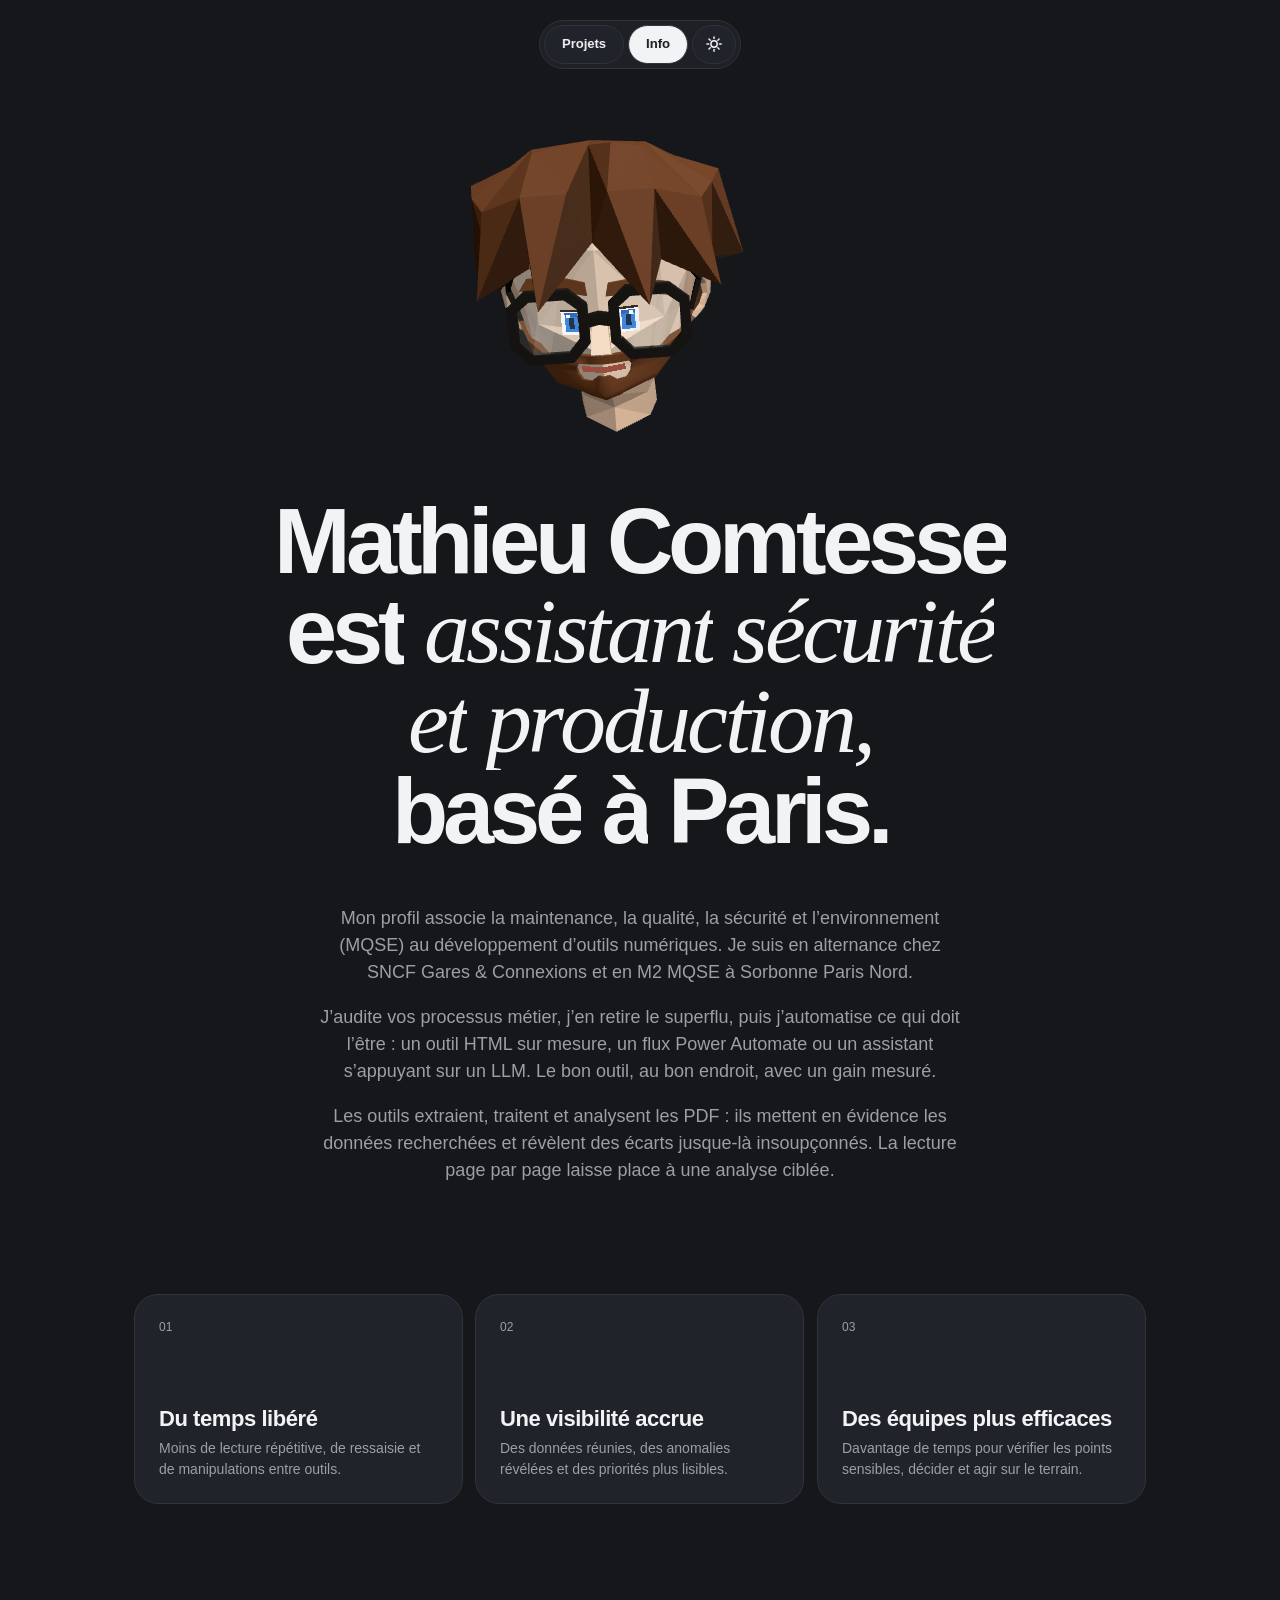
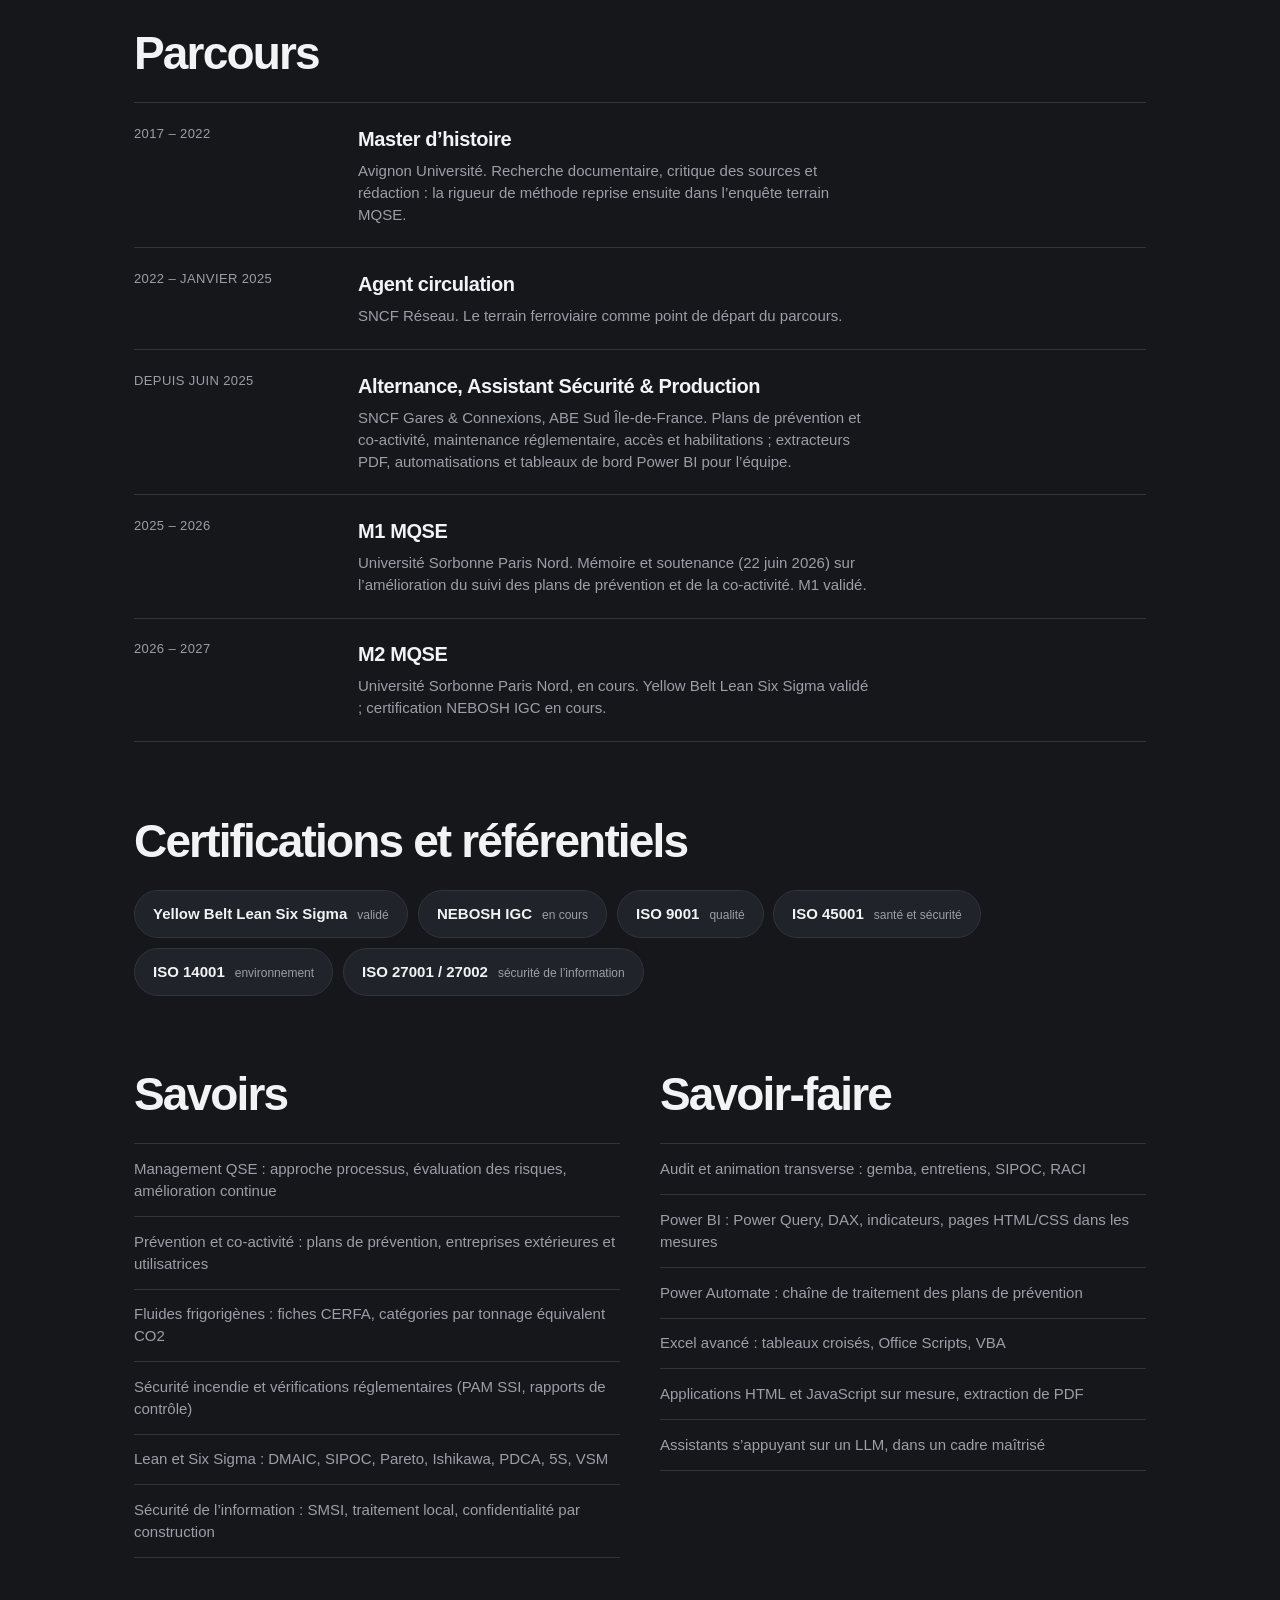
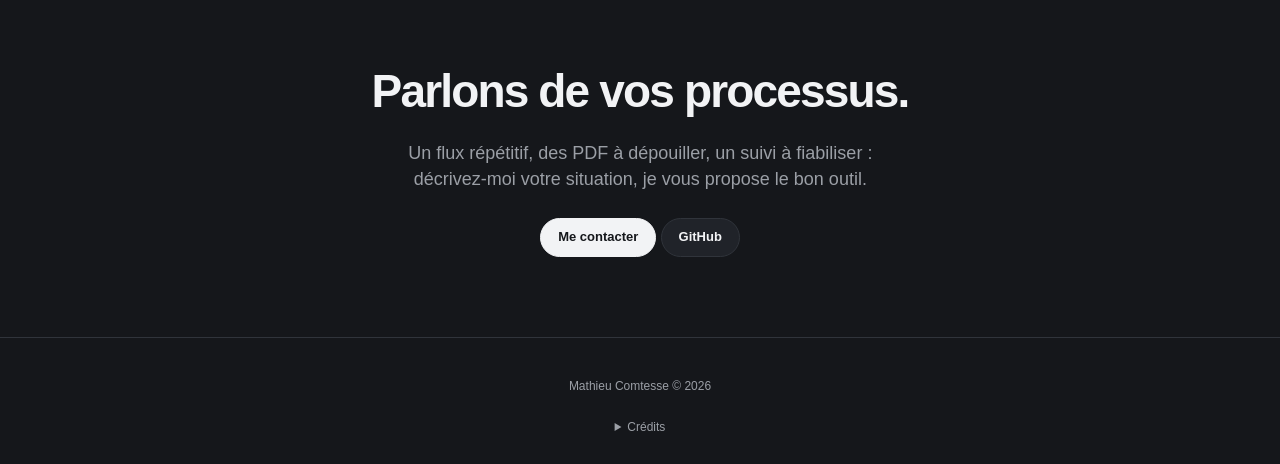
==== commit 474523f8: "Pantalon baggy modélisé, yeux bleus ouverts, épaules remises à niveau (assis de travers), lampe Akar" ====
--- a/info.html
+++ b/info.html
@@ -100,6 +100,7 @@
       <li>Suspension Falkland (Danese Milano, Bruno Munari) : modèle 3D de minkyoung K., <a href="https://3dwarehouse.sketchup.com/model/1f132676-ba62-4b68-9e82-82a4a32337a4/falkland-floor-lamp">3D Warehouse</a>.</li>
       <li>Chaussures New Balance 992 : modèle 3D de SRUSH651, licence <a href="https://creativecommons.org/licenses/by/4.0/">CC BY 4.0</a>, <a href="https://sketchfab.com/3d-models/new-balance-992-made-in-usa-greymetallic-7a38e58c92d54de59faa0b30f071f0d9">Sketchfab</a> (réduit et recolorié pour la scène).</li>
       <li>Lampe Borne Béton (Le Corbusier) : modèle 3D de Charles R., <a href="https://3dwarehouse.sketchup.com/model/78f07577-1796-46bb-85fa-de107f223701">3D Warehouse</a>.</li>
+      <li>Lampe Akari (Isamu Noguchi) : modèle 3D d’Alana Pacheco, <a href="https://3dwarehouse.sketchup.com/model/c4bc36cc-94bc-45f0-8692-d7c6e615f8ad">3D Warehouse</a>.</li>
       <li>Animations de personnage : bibliothèque d’animations de mon dépôt GitHub. Rendu : <a href="https://threejs.org/">three.js</a>.</li>
     </ul>
   </details></footer>
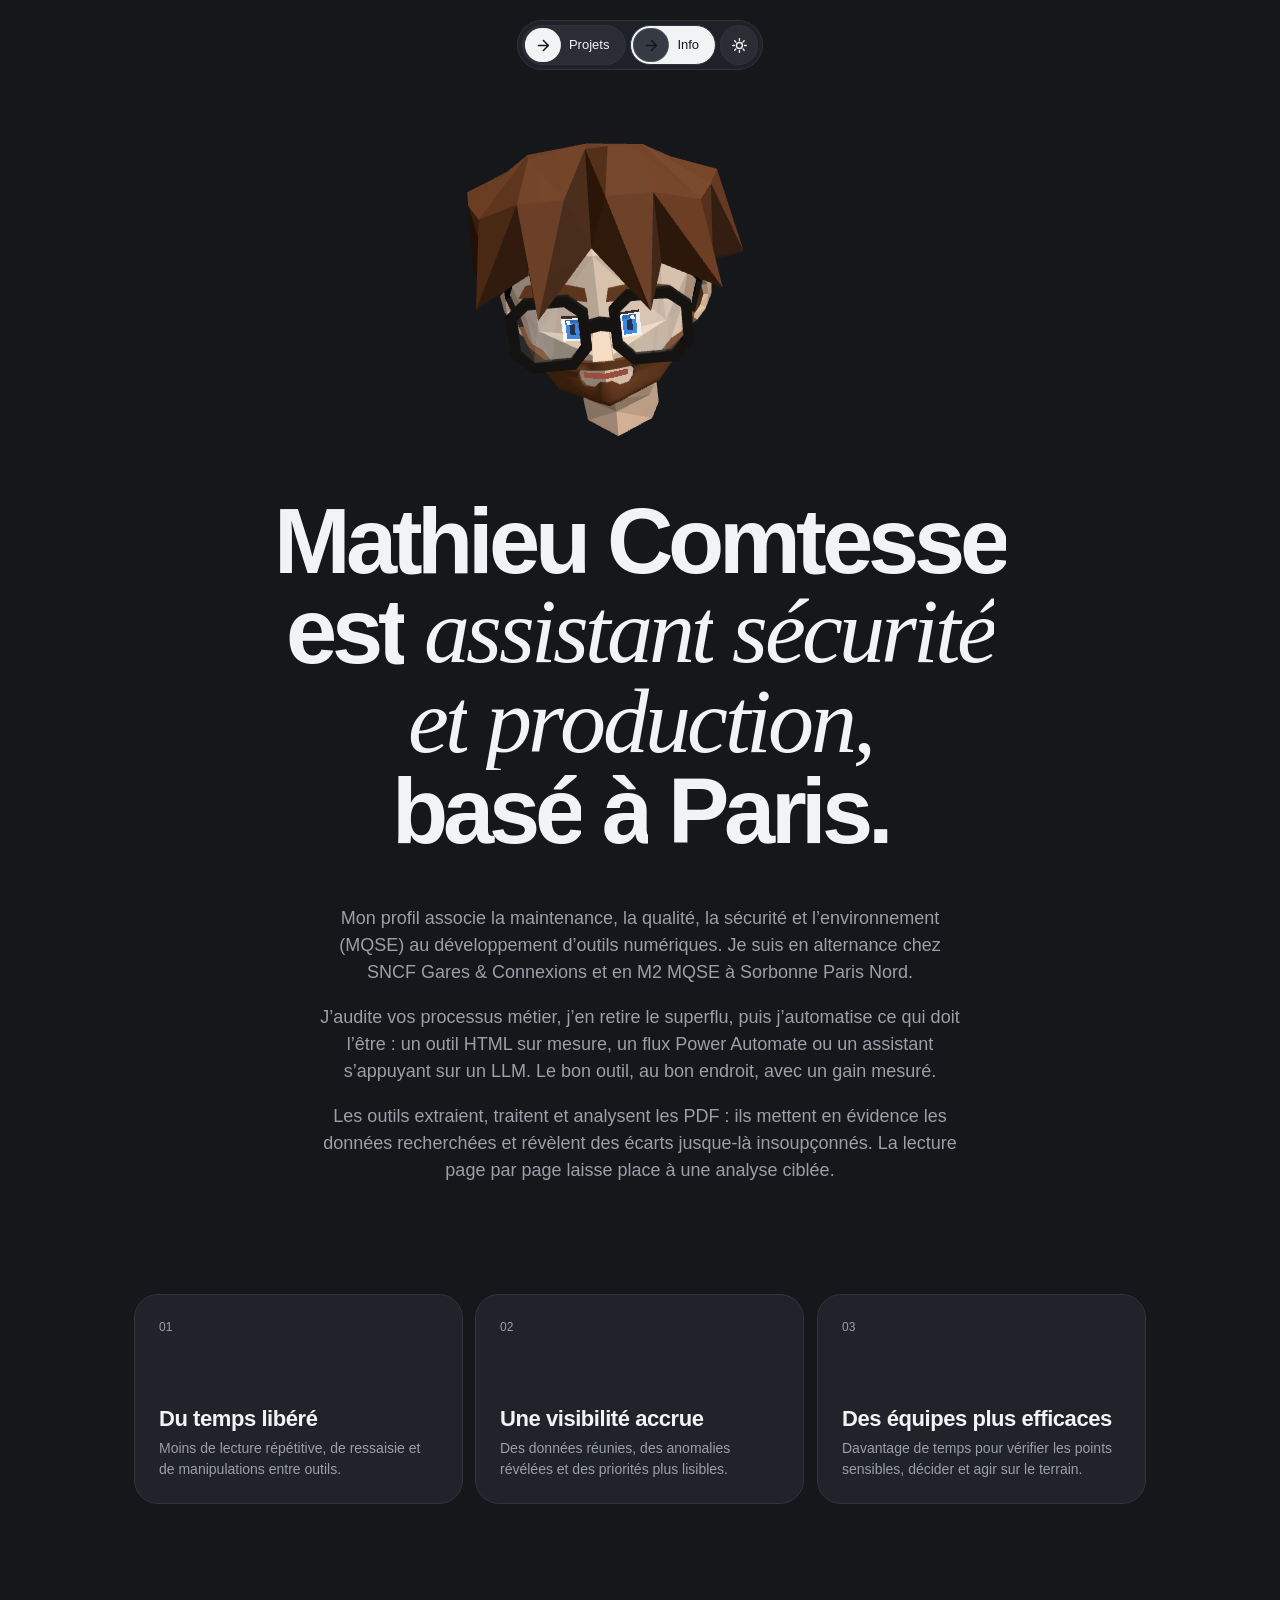
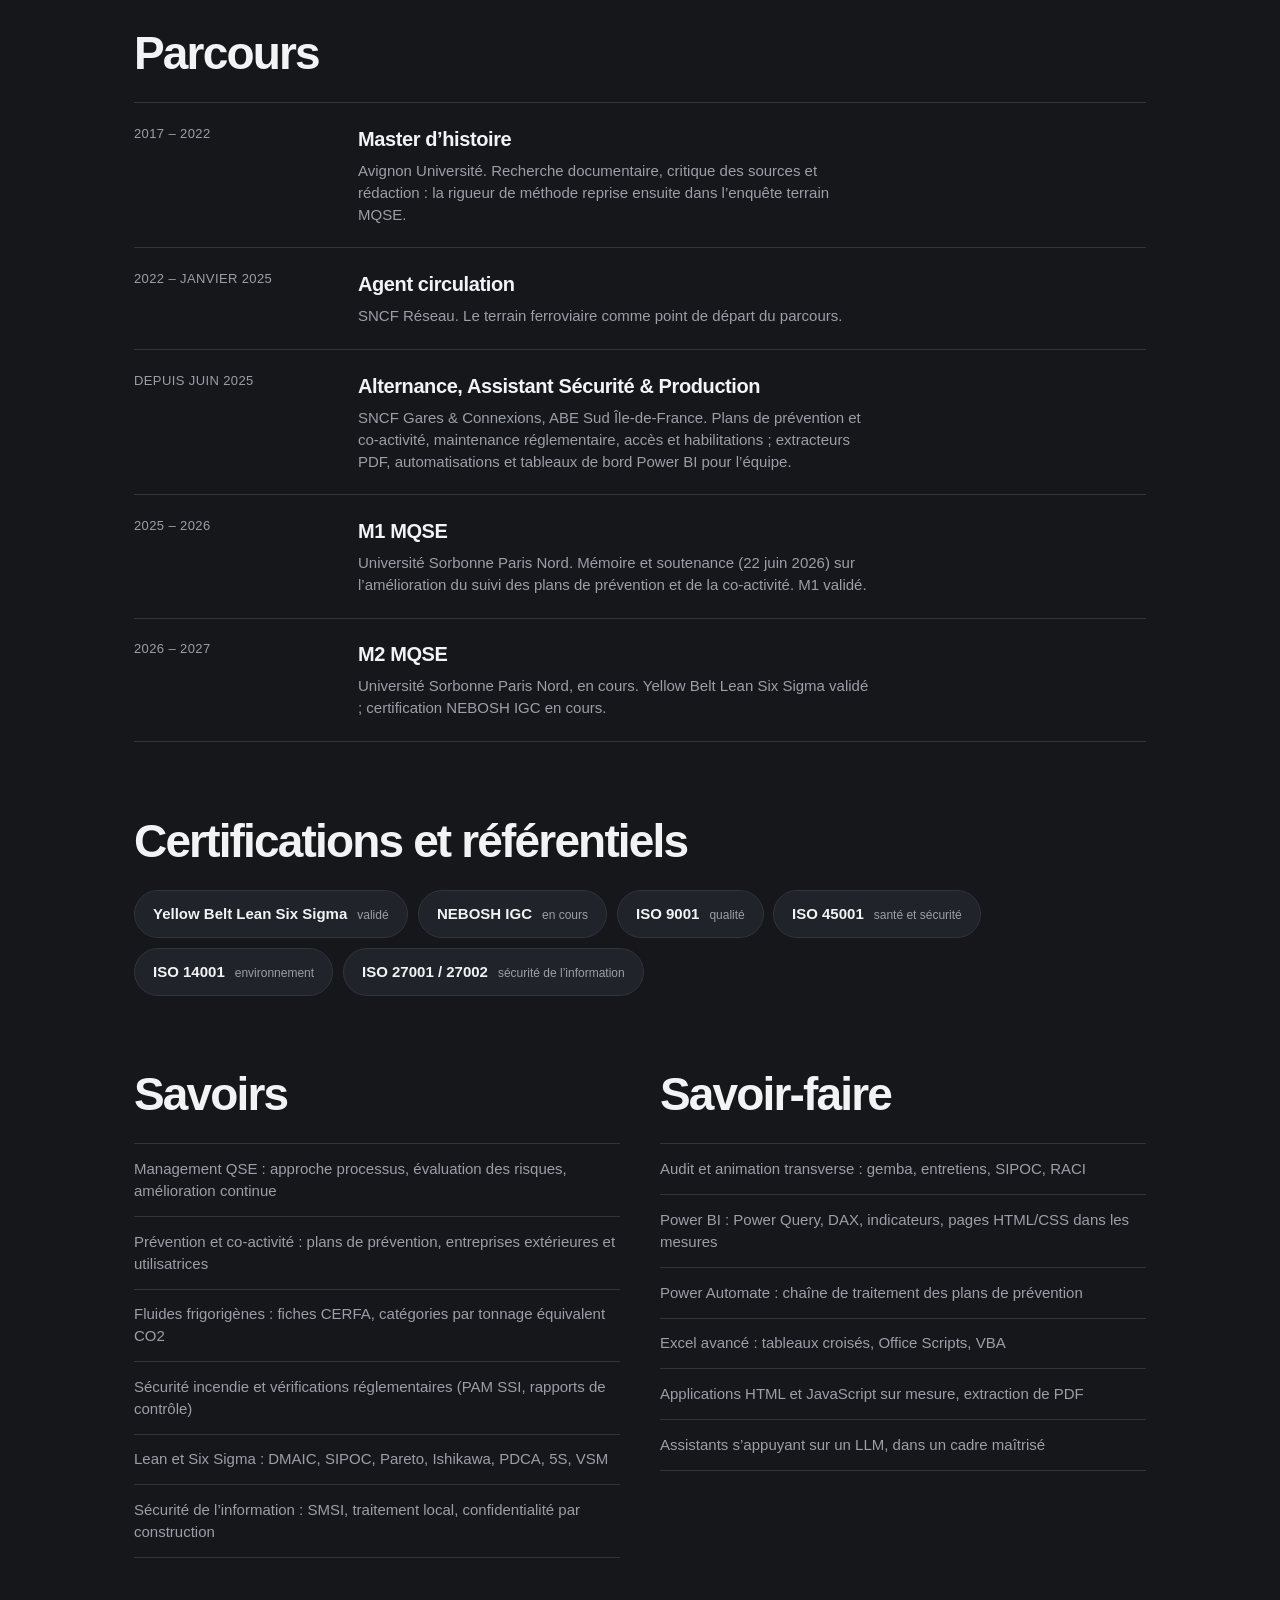
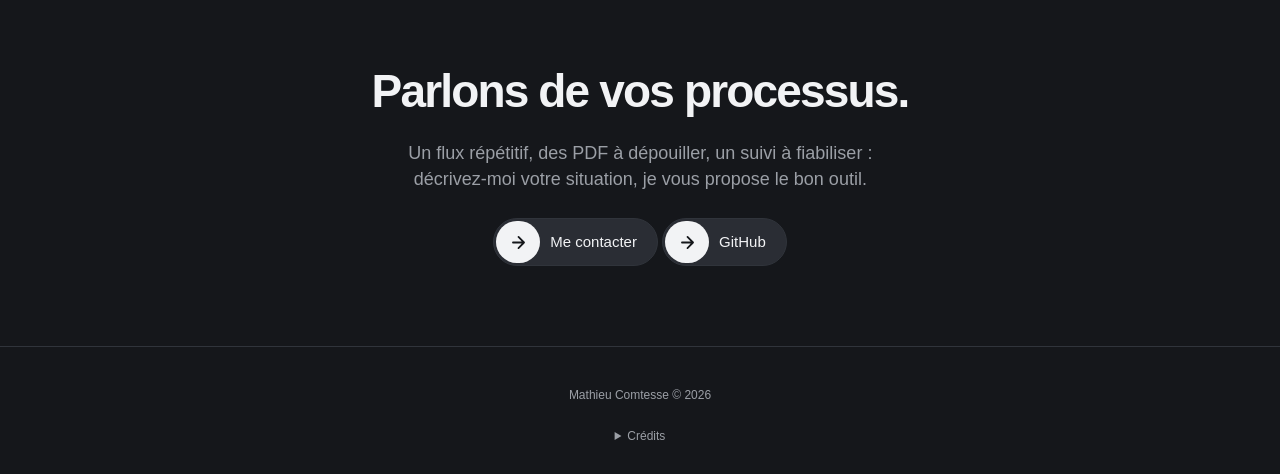
==== commit 34884da1: "Boutons Discover, diagrammes au survol des projets pro, bloc Gains, gros gain de fluidité (fusion de" ====
--- a/info.html
+++ b/info.html
@@ -14,9 +14,9 @@
 </head>
 <body class="page-info">
 <nav class="nav" aria-label="Navigation">
-  <a class="btn" href="index.html#work">Projets</a>
-  <a class="btn" href="info.html" aria-current="page">Info</a>
-  <button class="btn theme" id="theme" type="button" aria-label="Passer en mode sombre"></button>
+  <a class="dbtn dbtn--sm" href="index.html#work"><span class="dbtn__fill" aria-hidden="true"></span><span class="dbtn__icon" aria-hidden="true"><svg viewBox="0 0 24 24" fill="none" stroke="currentColor" stroke-width="2.25" stroke-linecap="round" stroke-linejoin="round" aria-hidden="true"><path d="M5 12h14M12 5l7 7-7 7"/></svg></span><span class="dbtn__text">Projets</span></a>
+  <a class="dbtn dbtn--sm dbtn--on" href="info.html" aria-current="page"><span class="dbtn__fill" aria-hidden="true"></span><span class="dbtn__icon" aria-hidden="true"><svg viewBox="0 0 24 24" fill="none" stroke="currentColor" stroke-width="2.25" stroke-linecap="round" stroke-linejoin="round" aria-hidden="true"><path d="M5 12h14M12 5l7 7-7 7"/></svg></span><span class="dbtn__text">Info</span></a>
+  <button class="dbtn dbtn--icon dbtn--sm theme" id="theme" type="button" aria-label="Passer en mode sombre"><span class="dbtn__fill" aria-hidden="true"></span><span class="dbtn__icon" aria-hidden="true"></span></button>
 </nav>
 <main class="info-main">
 <section class="about">
@@ -86,7 +86,7 @@
 <section class="block contact">
   <h2 class="reveal">Parlons de vos processus.</h2>
   <p class="reveal">Un flux répétitif, des PDF à dépouiller, un suivi à fiabiliser : décrivez-moi votre situation, je vous propose le bon outil.</p>
-  <div class="reveal"><a class="btn dark" href="mailto:mathieu@comtesse.me">Me contacter</a> <a class="btn" href="https://github.com/mathieu-comtesse">GitHub</a></div>
+  <div class="reveal"><a class="dbtn" href="mailto:mathieu@comtesse.me"><span class="dbtn__fill" aria-hidden="true"></span><span class="dbtn__icon" aria-hidden="true"><svg viewBox="0 0 24 24" fill="none" stroke="currentColor" stroke-width="2.25" stroke-linecap="round" stroke-linejoin="round" aria-hidden="true"><path d="M5 12h14M12 5l7 7-7 7"/></svg></span><span class="dbtn__text">Me contacter</span></a> <a class="dbtn" href="https://github.com/mathieu-comtesse"><span class="dbtn__fill" aria-hidden="true"></span><span class="dbtn__icon" aria-hidden="true"><svg viewBox="0 0 24 24" fill="none" stroke="currentColor" stroke-width="2.25" stroke-linecap="round" stroke-linejoin="round" aria-hidden="true"><path d="M5 12h14M12 5l7 7-7 7"/></svg></span><span class="dbtn__text">GitHub</span></a></div>
 </section>
 </main>
 <footer><p>Mathieu Comtesse © 2026</p><details class="credits">
--- a/style.css
+++ b/style.css
@@ -3,7 +3,7 @@
 *{box-sizing:border-box}html{scroll-behavior:auto}
 body{margin:0;background:var(--project-background,var(--bg));color:var(--ink);font:15px/1.45 Arial,sans-serif;transition:background-color .6s ease}
 a{color:inherit}
-.nav{position:fixed;z-index:30;top:20px;left:50%;transform:translateX(-50%);display:flex;gap:4px;padding:4px;border:1px solid var(--line);border-radius:999px;background:color-mix(in srgb,var(--card) 85%,transparent);backdrop-filter:blur(16px)}
+.nav{position:fixed;z-index:30;top:20px;left:50%;transform:translateX(-50%);display:flex;gap:4px;padding:4px;border:1px solid var(--line);border-radius:999px;background:color-mix(in srgb,var(--card) 92%,transparent)}
 .btn{display:inline-flex;align-items:center;padding:9px 17px;border:1px solid var(--line);border-radius:999px;background:var(--card);color:var(--ink);text-decoration:none;font-weight:600;font-size:13px;transition:transform .25s var(--spring),opacity .2s}
 .btn:hover{transform:scale(.97)}.btn[aria-current]{background:var(--ink);color:var(--bg)}.dark{background:var(--ink);color:var(--bg);border-color:var(--ink)}
 /* en-tête : la pièce 3D */
@@ -39,24 +39,25 @@
 .strip-head{display:flex;justify-content:space-between;align-items:baseline;max-width:1400px;margin:0 auto;padding:0 28px 18px}
 .strip-head h2{margin:0;font-size:22px;letter-spacing:-.02em}.strip-head p{margin:0;color:var(--mute);font-size:12px}
 .marquee{overflow:hidden;cursor:grab;touch-action:pan-y;outline-offset:-2px;padding:6px 0 24px}.marquee.is-drag{cursor:grabbing;user-select:none}
-.mq-track{display:flex;gap:20px;width:max-content;will-change:transform}
-.pc{flex:none;width:330px;display:flex;flex-direction:column;gap:0;padding:0;border:1px solid var(--line);border-radius:22px;background:var(--card);color:var(--ink);text-align:left;font:inherit;cursor:inherit;overflow:hidden;transition:transform .4s var(--spring),box-shadow .3s}
+.mq-track{display:flex;gap:20px;width:max-content;will-change:transform;contain:layout style}
+.pc{contain:layout style;flex:none;width:330px;display:flex;flex-direction:column;gap:0;padding:0;border:1px solid var(--line);border-radius:22px;background:var(--card);color:var(--ink);text-align:left;font:inherit;cursor:inherit;overflow:hidden;transition:transform .4s var(--spring),box-shadow .3s}
 .pc:hover{transform:translateY(-4px);box-shadow:0 14px 34px rgb(0 0 0 / .12)}
 .pc-img{display:block;width:100%;aspect-ratio:4/3;background-size:cover;background-position:top;background-color:var(--btn-hi);border-bottom:1px solid var(--line);pointer-events:none}
 .pc-img.px,.detail-img.px{image-rendering:pixelated;background-size:100% 100%}
 .pc-body{display:flex;flex-direction:column;gap:2px;padding:16px 18px 20px}
 .pc-body b{font-size:17px;letter-spacing:-.02em}.pc-sub{color:var(--mute);font-size:13px}
+.pc-gains{display:flex;flex-direction:column;gap:0;margin-top:14px}.pc-gains small{font-size:10px;text-transform:uppercase;letter-spacing:.08em;color:var(--mute);margin-bottom:4px}.pc-gains strong{font-size:34px;line-height:1;letter-spacing:-.05em}.pc-gains strong.m{color:#2f3bf0;margin-top:2px}:root[data-theme=dark] .pc-gains strong.m{color:#8a93ff}.pc-gains em{font-style:normal;color:var(--mute);font-size:12px;line-height:1.3;margin-top:6px}
 .pc-g{display:flex;flex-direction:column;gap:2px;margin-top:14px}.pc-g small,.detail-txt .g small{font-size:10px;text-transform:uppercase;letter-spacing:.08em;color:var(--mute)}.pc-g strong{font-size:38px;line-height:.95;letter-spacing:-.05em}.pc-g.m strong{color:#2f3bf0}:root[data-theme=dark] .pc-g.m strong{color:#8a93ff}.pc-g em{font-style:normal;color:var(--mute);font-size:12px;line-height:1.3}
 .pc.perso .pc-body{padding-bottom:18px}
 /* fiche de détail */
-.detail{position:fixed;inset:0;z-index:60;display:flex;align-items:center;justify-content:center;padding:20px;background:rgb(10 12 16 / .55);backdrop-filter:blur(6px);opacity:0;transition:opacity .22s}
+.detail{position:fixed;inset:0;z-index:60;display:flex;align-items:center;justify-content:center;padding:20px;background:rgb(10 12 16 / .66);opacity:0;transition:opacity .22s}
 .detail[hidden]{display:none}.detail.on{opacity:1}
 .detail-card{position:relative;display:grid;grid-template-columns:minmax(0,1.05fr) minmax(0,1fr);width:min(960px,100%);max-height:calc(100vh - 40px);overflow:auto;border-radius:26px;background:var(--card);box-shadow:0 30px 80px rgb(0 0 0 / .35);transform:scale(.96);transition:transform .35s var(--spring)}
 .detail.on .detail-card{transform:none}
 .detail-img{min-height:340px;background-size:cover;background-position:top;background-color:var(--btn-hi)}
 .detail-txt{padding:34px 32px;display:flex;flex-direction:column;gap:12px;font-size:14px;color:var(--mute)}.detail-txt p{margin:0}.detail-txt b{color:var(--ink)}
 .detail-txt h3{margin:0;font-size:30px;line-height:1;letter-spacing:-.04em;color:var(--ink)}.detail-txt .k{font-size:11px;text-transform:uppercase;letter-spacing:.05em}.detail-txt .s{font-size:16px}
-.detail-txt .g{display:flex;flex-direction:column;margin:4px 0}.detail-txt .g strong{font-size:50px;line-height:.95;letter-spacing:-.06em;color:var(--ink)}.detail-txt .g.m strong{color:#2f3bf0}:root[data-theme=dark] .detail-txt .g.m strong{color:#8a93ff}
+.detail-txt .g{display:flex;flex-direction:column;margin:4px 0;gap:2px}.detail-txt .g strong.m{color:#2f3bf0;margin-top:8px}:root[data-theme=dark] .detail-txt .g strong.m{color:#8a93ff}.detail-txt .g span{font-size:13px}.detail-txt .g strong{font-size:50px;line-height:.95;letter-spacing:-.06em;color:var(--ink)}.detail-txt .g.m strong{color:#2f3bf0}:root[data-theme=dark] .detail-txt .g.m strong{color:#8a93ff}
 .detail-x{position:absolute;top:12px;right:14px;z-index:2;width:36px;height:36px;border:0;border-radius:50%;background:var(--card);color:var(--ink);font-size:22px;line-height:1;cursor:pointer;box-shadow:0 2px 8px rgb(0 0 0 / .2)}
 body.lock{overflow:hidden}
 @media(max-width:760px){.detail-card{grid-template-columns:1fr}.detail-img{min-height:200px}.pc{width:260px}}
@@ -93,14 +94,9 @@
 @media (prefers-reduced-motion:reduce){.hot::after{animation:none}}
 
 .bubble.thought .cap{display:none}
-/* lecteur de musique : une pastille en bas à gauche de la pièce */
+/* lecteur de musique : pastille en bas à gauche de la pièce (boutons Discover) */
 .mpill{position:absolute;left:12px;bottom:34px;z-index:8;display:flex;gap:6px;align-items:center;max-width:calc(100% - 24px)}
-.mpill button{display:inline-flex;align-items:center;gap:8px;height:38px;padding:0 14px;border:0;border-radius:999px;background:var(--btn);color:var(--ink);font:500 13px/1 inherit;font-family:inherit;cursor:pointer;box-shadow:inset 0 1px 0 var(--btn-hi),0 2px 8px rgb(0 0 0 / .18);white-space:nowrap;overflow:hidden;text-overflow:ellipsis}
-.mpill button:hover{background:var(--btn-hi)}
-.mpill .mp-play{max-width:min(300px,calc(100vw - 150px))}
-.mpill .mp-play span{overflow:hidden;text-overflow:ellipsis}
-.mpill.on .mp-play{background:var(--ink);color:var(--bg)}
-.mpill .mp-next,.mpill .mp-crate{width:38px;padding:0;justify-content:center}
+.mpill .mp-play{max-width:min(320px,calc(100vw - 130px));box-shadow:0 2px 8px rgb(0 0 0 / .18)}.mpill .dbtn--icon{box-shadow:0 2px 8px rgb(0 0 0 / .18)}
 .mpill .mp-next[hidden]{display:none}
 
 /* page Info */
@@ -128,3 +124,51 @@
 .list{list-style:none;margin:0;padding:0;display:grid;gap:0;border-top:1px solid var(--line)}.list li{padding:14px 0;border-bottom:1px solid var(--line);color:var(--mute)}
 .contact{text-align:center;padding:90px 0 40px}.contact p{max-width:52ch;margin:0 auto 26px;color:var(--mute);font-size:18px}
 @media(max-width:760px){.impact{grid-template-columns:1fr}.two{grid-template-columns:1fr}.timeline li{grid-template-columns:1fr}.timeline time{grid-row:auto}.portrait{height:340px;margin-bottom:-60px}}
+/* jeu en plein écran */
+.play-ov{position:fixed;inset:0;z-index:100;background:#000}.play-ov iframe{position:absolute;inset:0;width:100%;height:100%;border:0;background:#000}
+.play-x{position:absolute;top:10px;right:10px;z-index:2;width:38px;height:38px;border:0;border-radius:50%;background:rgb(0 0 0 / .55);color:#fff;font-size:24px;line-height:1;cursor:pointer;backdrop-filter:blur(6px)}
+.play-x:hover{background:rgb(0 0 0 / .8)}
+/* projet universitaire */
+.univ{max-width:1100px;margin:0 auto;padding:0 28px}
+.univ-card{display:grid;grid-template-columns:minmax(0,1.1fr) minmax(0,1fr);width:100%;padding:0;border:1px solid var(--line);border-radius:26px;background:var(--card);color:var(--ink);text-align:left;font:inherit;cursor:pointer;overflow:hidden;transition:transform .4s var(--spring),box-shadow .3s}
+.univ-card:hover{transform:translateY(-4px);box-shadow:0 18px 40px rgb(0 0 0 / .14)}
+.univ-img{min-height:340px;background-size:cover;background-position:center;position:relative}
+.univ-img::after{content:"";position:absolute;left:50%;top:50%;width:76px;height:76px;margin:-38px;border-radius:50%;background:rgb(255 255 255 / .92) url("data:image/svg+xml,%3Csvg xmlns='http://www.w3.org/2000/svg' viewBox='0 0 24 24'%3E%3Cpath d='M9 6.5v11l9-5.5z' fill='%23111'/%3E%3C/svg%3E") center/38px no-repeat;box-shadow:0 8px 24px rgb(0 0 0 / .3)}
+.univ-txt{padding:34px 32px;display:flex;flex-direction:column;gap:12px;justify-content:center}.univ-txt .k{font-size:11px;text-transform:uppercase;letter-spacing:.06em;color:var(--mute)}
+.univ-txt h3{margin:0;font-size:38px;line-height:1;letter-spacing:-.045em}.univ-txt p{margin:0;color:var(--mute)}
+.univ-txt .btn{align-self:flex-start;margin-top:8px}
+@media(max-width:760px){.univ-card{grid-template-columns:1fr}.univ-img{min-height:220px}}
+
+/* ─── Discover Button (ObsidianUI) : pilule avec cercle-flèche qui s'étend sur le libellé au survol ─── */
+.dbtn{--ds:var(--btn);--dt:var(--ink);--df:var(--ink);--da:var(--bg);position:relative;display:inline-flex;min-height:48px;max-width:100%;align-items:center;overflow:hidden;border:1px solid var(--line);border-radius:999px;background:var(--ds);color:var(--dt);cursor:pointer;font:600 14px/1.1 inherit;font-family:inherit;text-decoration:none;white-space:nowrap;padding:0}
+.dbtn__fill{position:absolute;inset:2px auto 2px 2px;width:44px;border-radius:inherit;background:var(--df);box-shadow:inset 0 0 0 1px rgb(255 255 255 / .12);transition:width .48s cubic-bezier(.65,0,.076,1)}
+.dbtn__icon{position:relative;z-index:1;display:grid;width:48px;height:46px;flex:none;place-items:center;color:var(--da);transition:transform .48s cubic-bezier(.65,0,.076,1)}
+.dbtn__icon svg{width:19px;height:19px;display:block}
+.dbtn__text{position:relative;z-index:1;padding:0 20px 0 8px;text-align:center;overflow:hidden;text-overflow:ellipsis;transition:color .32s ease}
+.dbtn:hover .dbtn__fill,.dbtn:focus-visible .dbtn__fill{width:calc(100% - 4px)}
+.dbtn:hover .dbtn__icon,.dbtn:focus-visible .dbtn__icon{transform:translateX(6px)}
+.dbtn:hover .dbtn__text,.dbtn:focus-visible .dbtn__text{color:var(--da)}
+.dbtn:focus-visible{outline:2px solid var(--ink);outline-offset:3px}
+.dbtn--sm{min-height:40px;font-size:13px}.dbtn--sm .dbtn__fill{width:36px}.dbtn--sm .dbtn__icon{width:40px;height:38px}.dbtn--sm .dbtn__icon svg{width:17px;height:17px}.dbtn--sm .dbtn__text{padding:0 16px 0 6px}
+/* variante icône seule : le fond se remplit depuis le centre */
+.dbtn--icon{width:40px;min-height:40px;justify-content:center}.dbtn--icon .dbtn__fill{inset:2px;width:auto;transform:scale(0);transition:transform .42s cubic-bezier(.65,0,.076,1)}
+.dbtn--icon .dbtn__icon{width:100%;height:100%;color:var(--dt);transition:color .3s}
+.dbtn--icon:hover .dbtn__fill,.dbtn--icon:focus-visible .dbtn__fill{width:auto;transform:scale(1)}.dbtn--icon:hover .dbtn__icon,.dbtn--icon:focus-visible .dbtn__icon{transform:none;color:var(--da)}
+.dbtn--on{--ds:var(--ink);--dt:var(--bg);--df:var(--btn-hi);--da:var(--ink)}.dbtn--on .dbtn__icon{color:var(--bg)}.dbtn--on:hover .dbtn__icon{color:var(--ink)}
+@keyframes dbtn-in{from{opacity:0;transform:scale(.9)}to{opacity:1;transform:none}}
+@media (prefers-reduced-motion:reduce){.dbtn__fill,.dbtn__icon,.dbtn__text{transition:none}}
+/* le survol d'une carte déclenche le bouton qu'elle contient */
+.univ-card:hover .dbtn__fill{width:calc(100% - 4px)}.univ-card:hover .dbtn__icon{transform:translateX(6px)}.univ-card:hover .dbtn__text{color:var(--da)}
+.nav{gap:4px}.nav .dbtn{min-height:38px}.nav .dbtn--icon{width:38px}
+
+/* Hover Image : vignette-schéma qui suit le curseur */
+.hd-wrap{--hd-i:0;position:fixed;left:0;top:0;z-index:90;width:420px;height:270px;overflow:hidden;border-radius:14px;pointer-events:none;transform:translate3d(0,0,0) scale(0);transform-origin:center;background:var(--card);border:1px solid var(--line);box-shadow:0 25px 50px -12px rgb(0 0 0 / .32);--dg-ink:var(--ink);will-change:transform;opacity:0;transition:opacity .2s}
+.hd-wrap.on{opacity:1}
+.hd-stack,.hd-wrap{display:flex;flex-direction:column}
+.hd-thumb{flex:none;width:100%;height:100%;transform:translateY(calc(var(--hd-i) * -100%));transition:transform .4s cubic-bezier(.22,1,.36,1)}
+.hd-thumb svg{display:block;width:100%;height:100%}
+.dg-k{font:700 9px Arial,sans-serif;letter-spacing:.14em;fill:var(--mute)}.dg-t{font:700 17px Arial,sans-serif;letter-spacing:-.02em;fill:var(--ink)}
+.dg-b{fill:var(--btn-hi);stroke:var(--line);stroke-width:1}.dg-a{fill:none;stroke:var(--ink);stroke-width:1.6;stroke-linecap:round;stroke-linejoin:round;opacity:.8}
+.dg-n{fill:var(--ink)}.dg-nn{font:700 10px Arial,sans-serif;fill:var(--bg);text-anchor:middle}
+.dg-l{font:700 13.5px Arial,sans-serif;fill:var(--ink)}.dg-s{font:500 10.5px Arial,sans-serif;fill:var(--mute)}
+@media(max-width:900px){.hd-wrap{display:none}}
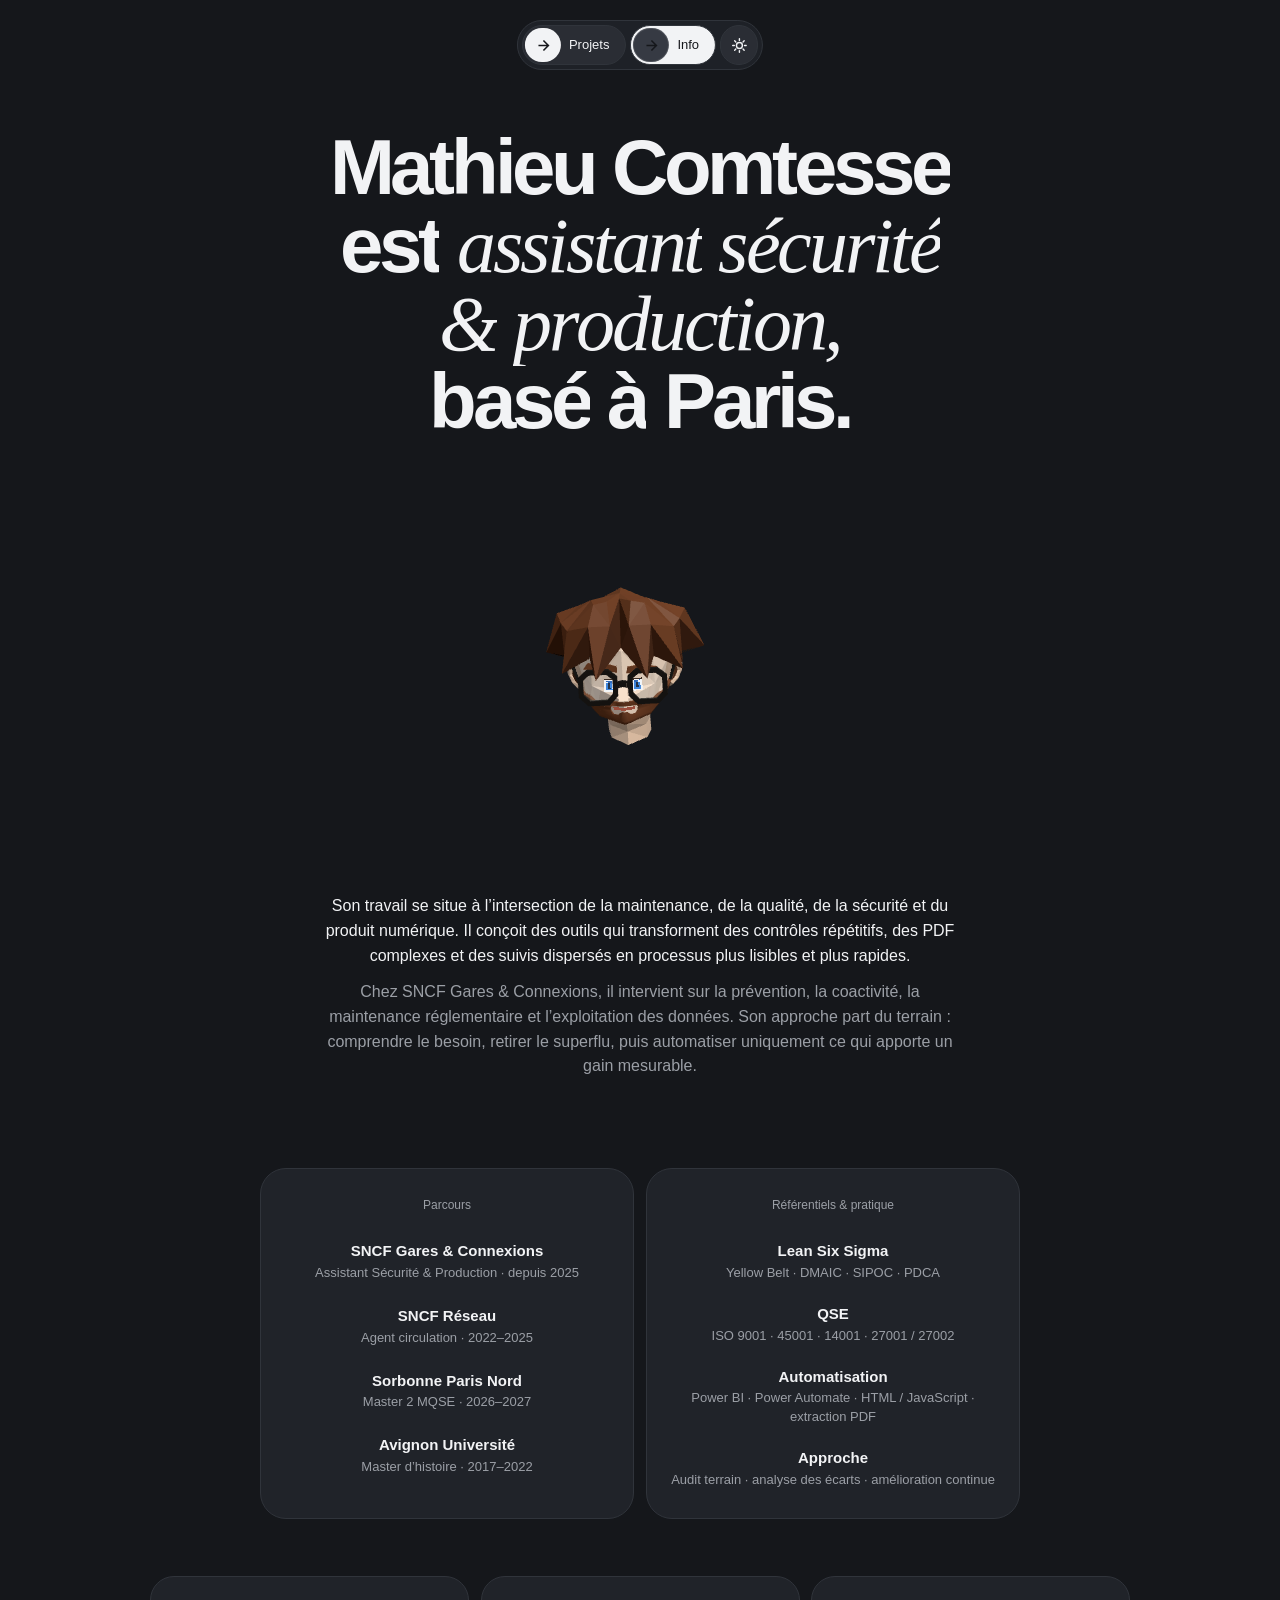
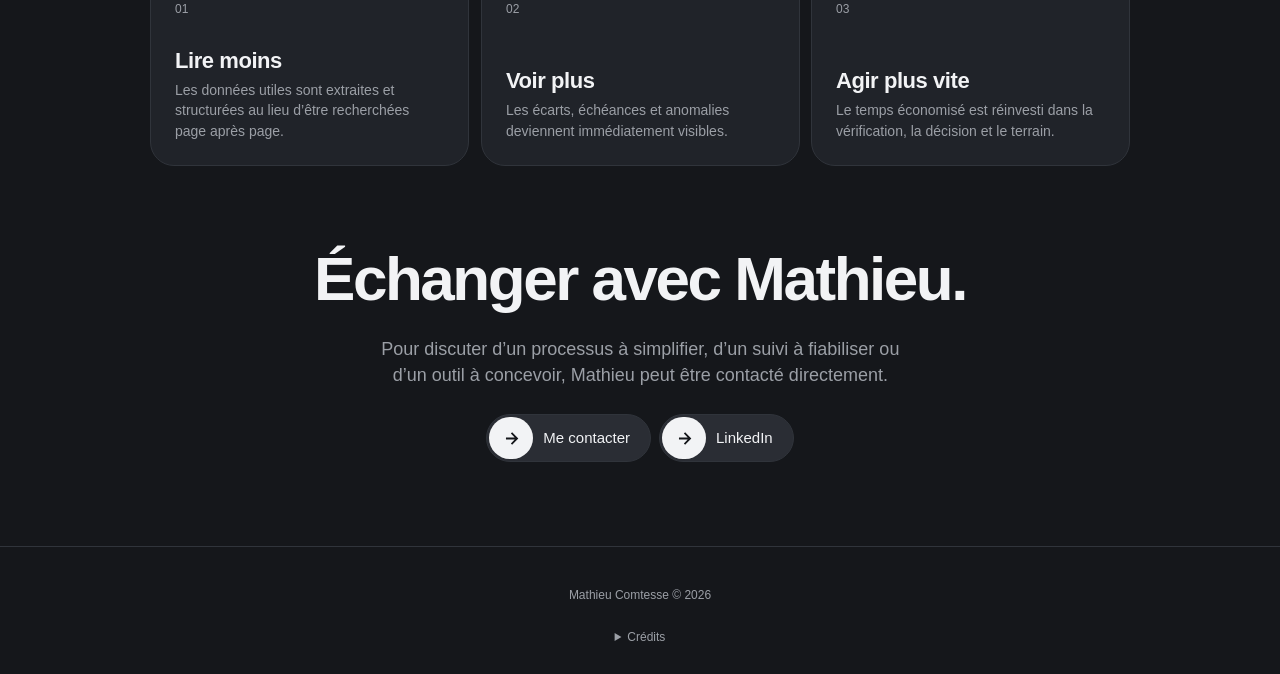
==== commit 56ab04de: "Reprise de la page Info et du portrait (dépôt cv) Co-Authored-By: Claude Sonnet 5.5 <noreply@anthrop" ====
--- a/info.html
+++ b/info.html
@@ -4,105 +4,70 @@
 <meta charset="utf-8">
 <meta name="viewport" content="width=device-width,initial-scale=1">
 <title>Info · Mathieu Comtesse</title>
-<meta name="description" content="Parcours, certifications et compétences de Mathieu Comtesse : MQSE, Lean Six Sigma, Power BI, Power Automate, extraction PDF.">
+<meta name="description" content="Mathieu Comtesse associe MQSE, prévention, automatisation et développement d’outils numériques.">
 <meta name="theme-color" content="#f5f7fb">
 <script>{const n=new Date(),m=n.getHours()*60+n.getMinutes();document.documentElement.dataset.theme=(m>=1320||m<270)?'dark':'light';document.documentElement.classList.add('js')}</script>
 <link rel="icon" href="data:image/svg+xml,%3Csvg xmlns=%27http://www.w3.org/2000/svg%27 viewBox=%270 0 32 32%27%3E%3Crect width=%2732%27 height=%2732%27 rx=%277%27 fill=%27%23e8452b%27/%3E%3Ctext x=%2716%27 y=%2722%27 font-size=%2716%27 font-family=%27sans-serif%27 font-weight=%27700%27 text-anchor=%27middle%27 fill=%27white%27%3EMC%3C/text%3E%3C/svg%3E">
-<link rel="stylesheet" href="style.css">
+<link rel="stylesheet" href="style.css?v=info-shujaat-3p">
 <script type="importmap">{"imports":{"three":"./vendor/three.module.min.js","three/addons/":"./vendor/"}}</script>
-<script type="module" src="js/info.js"></script>
+<script type="module" src="js/info.js?v=info-shujaat-3p"></script>
 </head>
-<body class="page-info">
+<body class="page-info page-info-shujaat">
 <nav class="nav" aria-label="Navigation">
-  <a class="dbtn dbtn--sm" href="index.html#work"><span class="dbtn__fill" aria-hidden="true"></span><span class="dbtn__icon" aria-hidden="true"><svg viewBox="0 0 24 24" fill="none" stroke="currentColor" stroke-width="2.25" stroke-linecap="round" stroke-linejoin="round" aria-hidden="true"><path d="M5 12h14M12 5l7 7-7 7"/></svg></span><span class="dbtn__text">Projets</span></a>
-  <a class="dbtn dbtn--sm dbtn--on" href="info.html" aria-current="page"><span class="dbtn__fill" aria-hidden="true"></span><span class="dbtn__icon" aria-hidden="true"><svg viewBox="0 0 24 24" fill="none" stroke="currentColor" stroke-width="2.25" stroke-linecap="round" stroke-linejoin="round" aria-hidden="true"><path d="M5 12h14M12 5l7 7-7 7"/></svg></span><span class="dbtn__text">Info</span></a>
-  <button class="dbtn dbtn--icon dbtn--sm theme" id="theme" type="button" aria-label="Passer en mode sombre"><span class="dbtn__fill" aria-hidden="true"></span><span class="dbtn__icon" aria-hidden="true"></span></button>
+  <a class="dbtn dbtn--sm" href="index.html#work"><span class="dbtn__fill" aria-hidden="true"></span><span class="dbtn__icon" aria-hidden="true"><svg viewBox="0 0 24 24" fill="none" stroke="currentColor" stroke-width="2.25"><path d="M5 12h14M12 5l7 7-7 7"/></svg></span><span class="dbtn__text">Projets</span></a>
+  <a class="dbtn dbtn--sm dbtn--on" href="info.html" aria-current="page"><span class="dbtn__fill" aria-hidden="true"></span><span class="dbtn__icon" aria-hidden="true"><svg viewBox="0 0 24 24" fill="none" stroke="currentColor" stroke-width="2.25"><path d="M5 12h14M12 5l7 7-7 7"/></svg></span><span class="dbtn__text">Info</span></a>
+  <button class="dbtn dbtn--icon dbtn--sm theme" id="theme" type="button" aria-label="Changer de thème"><span class="dbtn__fill" aria-hidden="true"></span><span class="dbtn__icon" aria-hidden="true"></span></button>
 </nav>
+
 <main class="info-main">
-<section class="about">
-  <div class="portrait" id="portrait" aria-label="Portrait 3D de Mathieu : sa tête suit votre curseur"></div>
-  <h1 class="info-heading" aria-label="Mathieu Comtesse est assistant sécurité et production, basé à Paris.">Mathieu Comtesse est <em>assistant sécurité et production,</em> basé à Paris.</h1>
-  <div class="bio">
-    <p class="reveal">Mon profil associe la maintenance, la qualité, la sécurité et l’environnement (MQSE) au développement d’outils numériques. Je suis en alternance chez SNCF Gares &amp; Connexions et en M2 MQSE à Sorbonne Paris Nord.</p>
-    <p class="reveal">J’audite vos processus métier, j’en retire le superflu, puis j’automatise ce qui doit l’être : un outil HTML sur mesure, un flux Power Automate ou un assistant s’appuyant sur un LLM. Le bon outil, au bon endroit, avec un gain mesuré.</p>
-    <p class="reveal">Les outils extraient, traitent et analysent les PDF : ils mettent en évidence les données recherchées et révèlent des écarts jusque-là insoupçonnés. La lecture page par page laisse place à une analyse ciblée.</p>
+<section class="about info-about-ref">
+  <h1 class="info-heading" aria-label="Mathieu Comtesse est assistant sécurité et production, basé à Paris.">
+    Mathieu Comtesse est <em>assistant sécurité &amp; production,</em><br> basé à Paris.
+  </h1>
+  <div class="portrait" id="portrait" aria-label="Portrait 3D interactif de Mathieu"></div>
+  <div class="bio bio-primary">
+    <p class="reveal">Son travail se situe à l’intersection de la maintenance, de la qualité, de la sécurité et du produit numérique. Il conçoit des outils qui transforment des contrôles répétitifs, des PDF complexes et des suivis dispersés en processus plus lisibles et plus rapides.</p>
+    <p class="reveal">Chez SNCF Gares &amp; Connexions, il intervient sur la prévention, la coactivité, la maintenance réglementaire et l’exploitation des données. Son approche part du terrain : comprendre le besoin, retirer le superflu, puis automatiser uniquement ce qui apporte un gain mesurable.</p>
   </div>
 </section>
 
-<section class="impact">
-  <article class="reveal" style="--enter-x:-60px"><span>01</span><h3>Du temps libéré</h3><p>Moins de lecture répétitive, de ressaisie et de manipulations entre outils.</p></article>
-  <article class="reveal" style="--enter-x:0px;--delay:.08s"><span>02</span><h3>Une visibilité accrue</h3><p>Des données réunies, des anomalies révélées et des priorités plus lisibles.</p></article>
-  <article class="reveal" style="--enter-x:60px;--delay:.16s"><span>03</span><h3>Des équipes plus efficaces</h3><p>Davantage de temps pour vérifier les points sensibles, décider et agir sur le terrain.</p></article>
+<section class="info-pair">
+  <article class="info-card reveal">
+    <p class="info-card-kicker">Parcours</p>
+    <div class="info-card-lines">
+      <p><b>SNCF Gares &amp; Connexions</b><span>Assistant Sécurité &amp; Production · depuis 2025</span></p>
+      <p><b>SNCF Réseau</b><span>Agent circulation · 2022–2025</span></p>
+      <p><b>Sorbonne Paris Nord</b><span>Master 2 MQSE · 2026–2027</span></p>
+      <p><b>Avignon Université</b><span>Master d’histoire · 2017–2022</span></p>
+    </div>
+  </article>
+  <article class="info-card reveal" style="--delay:.08s">
+    <p class="info-card-kicker">Référentiels &amp; pratique</p>
+    <div class="info-card-lines compact">
+      <p><b>Lean Six Sigma</b><span>Yellow Belt · DMAIC · SIPOC · PDCA</span></p>
+      <p><b>QSE</b><span>ISO 9001 · 45001 · 14001 · 27001 / 27002</span></p>
+      <p><b>Automatisation</b><span>Power BI · Power Automate · HTML / JavaScript · extraction PDF</span></p>
+      <p><b>Approche</b><span>Audit terrain · analyse des écarts · amélioration continue</span></p>
+    </div>
+  </article>
 </section>
 
-<section class="block">
-  <h2 class="reveal">Parcours</h2>
-  <ol class="timeline">
-    <li class="reveal"><time>2017 – 2022</time><b>Master d’histoire</b><span>Avignon Université. Recherche documentaire, critique des sources et rédaction : la rigueur de méthode reprise ensuite dans l’enquête terrain MQSE.</span></li>
-    <li class="reveal"><time>2022 – janvier 2025</time><b>Agent circulation</b><span>SNCF Réseau. Le terrain ferroviaire comme point de départ du parcours.</span></li>
-    <li class="reveal"><time>Depuis juin 2025</time><b>Alternance, Assistant Sécurité &amp; Production</b><span>SNCF Gares &amp; Connexions, ABE Sud Île-de-France. Plans de prévention et co-activité, maintenance réglementaire, accès et habilitations ; extracteurs PDF, automatisations et tableaux de bord Power BI pour l’équipe.</span></li>
-    <li class="reveal"><time>2025 – 2026</time><b>M1 MQSE</b><span>Université Sorbonne Paris Nord. Mémoire et soutenance (22 juin 2026) sur l’amélioration du suivi des plans de prévention et de la co-activité. M1 validé.</span></li>
-    <li class="reveal"><time>2026 – 2027</time><b>M2 MQSE</b><span>Université Sorbonne Paris Nord, en cours. Yellow Belt Lean Six Sigma validé ; certification NEBOSH IGC en cours.</span></li>
-  </ol>
+<section class="impact info-impact-ref">
+  <article class="reveal"><span>01</span><h3>Lire moins</h3><p>Les données utiles sont extraites et structurées au lieu d’être recherchées page après page.</p></article>
+  <article class="reveal" style="--delay:.06s"><span>02</span><h3>Voir plus</h3><p>Les écarts, échéances et anomalies deviennent immédiatement visibles.</p></article>
+  <article class="reveal" style="--delay:.12s"><span>03</span><h3>Agir plus vite</h3><p>Le temps économisé est réinvesti dans la vérification, la décision et le terrain.</p></article>
 </section>
 
-<section class="block">
-  <h2 class="reveal">Certifications et référentiels</h2>
-  <ul class="chips">
-    <li class="reveal">Yellow Belt Lean Six Sigma<i>validé</i></li>
-    <li class="reveal" style="--delay:.04s">NEBOSH IGC<i>en cours</i></li>
-    <li class="reveal" style="--delay:.08s">ISO 9001<i>qualité</i></li>
-    <li class="reveal" style="--delay:.12s">ISO 45001<i>santé et sécurité</i></li>
-    <li class="reveal" style="--delay:.16s">ISO 14001<i>environnement</i></li>
-    <li class="reveal" style="--delay:.2s">ISO 27001 / 27002<i>sécurité de l’information</i></li>
-  </ul>
-</section>
-
-<section class="block two">
-  <div>
-    <h2 class="reveal">Savoirs</h2>
-    <ul class="list">
-      <li class="reveal">Management QSE : approche processus, évaluation des risques, amélioration continue</li>
-      <li class="reveal">Prévention et co-activité : plans de prévention, entreprises extérieures et utilisatrices</li>
-      <li class="reveal">Fluides frigorigènes : fiches CERFA, catégories par tonnage équivalent CO2</li>
-      <li class="reveal">Sécurité incendie et vérifications réglementaires (PAM SSI, rapports de contrôle)</li>
-      <li class="reveal">Lean et Six Sigma : DMAIC, SIPOC, Pareto, Ishikawa, PDCA, 5S, VSM</li>
-      <li class="reveal">Sécurité de l’information : SMSI, traitement local, confidentialité par construction</li>
-    </ul>
-  </div>
-  <div>
-    <h2 class="reveal">Savoir-faire</h2>
-    <ul class="list">
-      <li class="reveal">Audit et animation transverse : gemba, entretiens, SIPOC, RACI</li>
-      <li class="reveal">Power BI : Power Query, DAX, indicateurs, pages HTML/CSS dans les mesures</li>
-      <li class="reveal">Power Automate : chaîne de traitement des plans de prévention</li>
-      <li class="reveal">Excel avancé : tableaux croisés, Office Scripts, VBA</li>
-      <li class="reveal">Applications HTML et JavaScript sur mesure, extraction de PDF</li>
-      <li class="reveal">Assistants s’appuyant sur un LLM, dans un cadre maîtrisé</li>
-    </ul>
+<section class="block contact info-contact-ref">
+  <h2 class="reveal">Échanger avec Mathieu.</h2>
+  <p class="reveal">Pour discuter d’un processus à simplifier, d’un suivi à fiabiliser ou d’un outil à concevoir, Mathieu peut être contacté directement.</p>
+  <div class="reveal info-actions">
+    <a class="dbtn" href="mailto:mathieu@comtesse.me"><span class="dbtn__fill" aria-hidden="true"></span><span class="dbtn__icon" aria-hidden="true"><svg viewBox="0 0 24 24" fill="none" stroke="currentColor" stroke-width="2.25"><path d="M5 12h14M12 5l7 7-7 7"/></svg></span><span class="dbtn__text">Me contacter</span></a>
+    <a class="dbtn" href="https://www.linkedin.com/in/mathieu-comtesse-a226a1433/?isSelfProfile=true" target="_blank" rel="noopener"><span class="dbtn__fill" aria-hidden="true"></span><span class="dbtn__icon" aria-hidden="true"><svg viewBox="0 0 24 24" fill="none" stroke="currentColor" stroke-width="2.25"><path d="M5 12h14M12 5l7 7-7 7"/></svg></span><span class="dbtn__text">LinkedIn</span></a>
   </div>
 </section>
+</main>
 
-<section class="block contact">
-  <h2 class="reveal">Parlons de vos processus.</h2>
-  <p class="reveal">Un flux répétitif, des PDF à dépouiller, un suivi à fiabiliser : décrivez-moi votre situation, je vous propose le bon outil.</p>
-  <div class="reveal"><a class="dbtn" href="mailto:mathieu@comtesse.me"><span class="dbtn__fill" aria-hidden="true"></span><span class="dbtn__icon" aria-hidden="true"><svg viewBox="0 0 24 24" fill="none" stroke="currentColor" stroke-width="2.25" stroke-linecap="round" stroke-linejoin="round" aria-hidden="true"><path d="M5 12h14M12 5l7 7-7 7"/></svg></span><span class="dbtn__text">Me contacter</span></a> <a class="dbtn" href="https://github.com/mathieu-comtesse"><span class="dbtn__fill" aria-hidden="true"></span><span class="dbtn__icon" aria-hidden="true"><svg viewBox="0 0 24 24" fill="none" stroke="currentColor" stroke-width="2.25" stroke-linecap="round" stroke-linejoin="round" aria-hidden="true"><path d="M5 12h14M12 5l7 7-7 7"/></svg></span><span class="dbtn__text">GitHub</span></a></div>
-</section>
-</main>
-<footer><p>Mathieu Comtesse © 2026</p><details class="credits">
-    <summary>Crédits</summary>
-    <ul>
-      <li>Univers et animations inspirés de <a href="https://shujaat.info/">shujaat.info</a> (Shujaat Syed).</li>
-      <li>Fauteuil Ekstrem (design Terje Ekstrøm, Varier) : modèle 3D de Marià V., <a href="https://3dwarehouse.sketchup.com/model/312c320b-f617-4a8a-8546-d7dd3b6124d9/Ekstrem-Chair">3D Warehouse</a>.</li>
-      <li>Siège Setu : modèle 3D de Herman Miller, <a href="https://www.hermanmiller.com/resources/3d-models-and-planning-tools/product-models/individual/setu-chair-with-arms/">hermanmiller.com</a>, via 3D Warehouse.</li>
-      <li>Canapé DS-450 (de Sede) : modèle 3D de Marije H., <a href="https://3dwarehouse.sketchup.com/model/05759fed-25c6-4b2b-8120-20a3cff98283">3D Warehouse</a>.</li>
-      <li>Enceintes JBL L100 MKII : modèle 3D de spencer smith, <a href="https://3dwarehouse.sketchup.com/model/1cd289cc-8b22-40b9-8e36-879f451d7a0b/JBL-L100-MKII">3D Warehouse</a>.</li>
-      <li>Suspension Falkland (Danese Milano, Bruno Munari) : modèle 3D de minkyoung K., <a href="https://3dwarehouse.sketchup.com/model/1f132676-ba62-4b68-9e82-82a4a32337a4/falkland-floor-lamp">3D Warehouse</a>.</li>
-      <li>Chaussures New Balance 992 : modèle 3D de SRUSH651, licence <a href="https://creativecommons.org/licenses/by/4.0/">CC BY 4.0</a>, <a href="https://sketchfab.com/3d-models/new-balance-992-made-in-usa-greymetallic-7a38e58c92d54de59faa0b30f071f0d9">Sketchfab</a> (réduit et recolorié pour la scène).</li>
-      <li>Lampe Borne Béton (Le Corbusier) : modèle 3D de Charles R., <a href="https://3dwarehouse.sketchup.com/model/78f07577-1796-46bb-85fa-de107f223701">3D Warehouse</a>.</li>
-      <li>Lampe Akari (Isamu Noguchi) : modèle 3D d’Alana Pacheco, <a href="https://3dwarehouse.sketchup.com/model/c4bc36cc-94bc-45f0-8692-d7c6e615f8ad">3D Warehouse</a>.</li>
-      <li>Animations de personnage : bibliothèque d’animations de mon dépôt GitHub. Rendu : <a href="https://threejs.org/">three.js</a>.</li>
-    </ul>
-  </details></footer>
+<footer><p>Mathieu Comtesse © 2026</p><details class="credits"><summary>Crédits</summary><ul><li>Univers et animations inspirés de <a href="https://shujaat.info/">shujaat.info</a> (Shujaat Syed).</li><li>Rendu 3D : <a href="https://threejs.org/">three.js</a>.</li></ul></details></footer>
 </body>
-</html>
+</html>
--- a/style.css
+++ b/style.css
@@ -7,7 +7,7 @@
 .btn{display:inline-flex;align-items:center;padding:9px 17px;border:1px solid var(--line);border-radius:999px;background:var(--card);color:var(--ink);text-decoration:none;font-weight:600;font-size:13px;transition:transform .25s var(--spring),opacity .2s}
 .btn:hover{transform:scale(.97)}.btn[aria-current]{background:var(--ink);color:var(--bg)}.dark{background:var(--ink);color:var(--bg);border-color:var(--ink)}
 /* en-tête : la pièce 3D */
-.room{position:relative;height:min(780px,88vh);min-height:520px;overflow:hidden}.room canvas{position:absolute;inset:0}
+.room{position:relative;height:max(520px,calc(100svh - 28px));overflow:hidden}.room canvas{position:absolute;inset:0}
 .hint{position:absolute;bottom:14px;left:50%;transform:translateX(-50%);margin:0;padding:8px 12px;border-radius:999px;background:var(--card);color:var(--mute);font-size:11px;white-space:nowrap;pointer-events:none;max-width:92%;overflow:hidden;text-overflow:ellipsis}
 .bubble{position:absolute;z-index:5;opacity:0}.bubble.show{opacity:1;animation:pop .35s cubic-bezier(.3,1.6,.5,1)}
 @keyframes pop{from{scale:.6}to{scale:1}}
@@ -65,7 +65,8 @@
 footer{padding:28px;border-top:1px solid var(--line);color:var(--mute);font-size:12px;display:flex;flex-direction:column;align-items:center;gap:12px;text-align:center}
 .credits{max-width:62ch;text-align:left;font-size:12px}.credits summary{cursor:pointer;text-align:center;color:var(--mute)}.credits ul{margin:10px 0 0;padding-left:18px;display:grid;gap:4px}.credits a{color:inherit}
 .ns{text-align:center;color:var(--mute)}
-@media(max-width:760px){.room{height:60vh;min-height:420px}.hint{white-space:normal;width:90%;text-align:center;border-radius:14px}}
+@media(max-width:809px){.room{height:max(400px,56svh)}.nav{top:auto;bottom:24px}footer{padding-bottom:112px}}
+@media(max-width:760px){.room{height:max(400px,56svh)}.hint{white-space:normal;width:90%;text-align:center;border-radius:14px}}
 /* pensée : nuage + miniature 3D, traîne de deux cercles vers la tête */
 .bubble.thought{padding:0;width:176px;height:160px;border-radius:0;background:none;box-shadow:none;white-space:normal;filter:drop-shadow(0 6px 10px rgb(0 0 0 / .16));color:#1c1a17}
 .bubble.thought::after{display:none}
@@ -85,13 +86,6 @@
 /* bouton clair / sombre dans la pilule de navigation */
 .btn.theme{cursor:pointer;display:inline-flex;align-items:center;justify-content:center;padding:9px 12px;font:inherit}
 .btn.theme svg{display:block}
-/* pastille sur le tiroir du meuble vert */
-.hot{position:absolute;left:0;top:0;z-index:7;width:34px;height:34px;padding:0;border:0;border-radius:50%;background:#fff;box-shadow:0 4px 12px rgb(0 0 0 / .25);cursor:pointer;opacity:0;pointer-events:none;transition:opacity .25s}
-.hot.show{opacity:.95;pointer-events:auto}
-.hot svg{display:block;width:100%;height:100%;padding:5px}
-.hot::after{content:"";position:absolute;inset:-5px;border-radius:50%;border:2px solid rgb(232 69 43 / .55);animation:hotp 2s ease-out infinite}
-@keyframes hotp{from{transform:scale(.8);opacity:1}to{transform:scale(1.35);opacity:0}}
-@media (prefers-reduced-motion:reduce){.hot::after{animation:none}}
 
 .bubble.thought .cap{display:none}
 /* lecteur de musique : pastille en bas à gauche de la pièce (boutons Discover) */
@@ -172,3 +166,31 @@
 .dg-n{fill:var(--ink)}.dg-nn{font:700 10px Arial,sans-serif;fill:var(--bg);text-anchor:middle}
 .dg-l{font:700 13.5px Arial,sans-serif;fill:var(--ink)}.dg-s{font:500 10.5px Arial,sans-serif;fill:var(--mute)}
 @media(max-width:900px){.hd-wrap{display:none}}
+/* météo */
+.wx-btn{position:absolute;right:12px;bottom:34px;z-index:8;box-shadow:0 2px 8px rgb(0 0 0 / .18)}
+@media(max-width:760px){.wx-btn{bottom:84px}}
+
+
+/* INFO SHUJAAT REF V2 */
+.page-info-shujaat .info-main{max-width:1120px;padding:0 24px 56px}
+.page-info-shujaat .info-about-ref{padding:132px 0 30px;text-align:center}
+.page-info-shujaat .info-heading{max-width:18ch;font-size:clamp(42px,6.1vw,78px);line-height:.92;margin:0 auto 12px}
+.page-info-shujaat .portrait{width:min(90vw,560px);height:470px;margin:8px auto -32px}
+.page-info-shujaat .bio-primary{max-width:650px;margin:0 auto;gap:12px;font-size:16px;line-height:1.55;color:var(--ink)}
+.page-info-shujaat .bio-primary p:last-child{color:var(--mute)}
+.info-pair{display:grid;grid-template-columns:1fr 1fr;gap:12px;margin:58px auto 20px;max-width:760px}
+.info-card{min-height:330px;padding:28px 24px;border:1px solid var(--line);border-radius:26px;background:var(--card);text-align:center}
+.info-card-kicker{margin:0 0 26px;color:var(--mute);font-size:12px}
+.info-card-lines{display:grid;gap:22px}.info-card-lines.compact{gap:20px}
+.info-card-lines p{display:grid;gap:2px;margin:0}.info-card-lines b{font-size:15px}.info-card-lines span{font-size:13px;color:var(--mute)}
+.page-info-shujaat .info-impact-ref{max-width:980px;margin:58px auto 0}
+.page-info-shujaat .info-impact-ref article{min-height:190px}
+.page-info-shujaat .info-contact-ref{padding:82px 0 28px}
+.page-info-shujaat .info-contact-ref h2{font-size:clamp(36px,5vw,62px)}
+.info-actions{display:flex;gap:8px;justify-content:center;flex-wrap:wrap}
+@media(max-width:760px){
+  .page-info-shujaat .info-about-ref{padding-top:108px}
+  .page-info-shujaat .info-heading{font-size:clamp(38px,11vw,58px)}
+  .page-info-shujaat .portrait{height:390px;margin-bottom:-18px}
+  .info-pair{grid-template-columns:1fr;max-width:520px}
+}
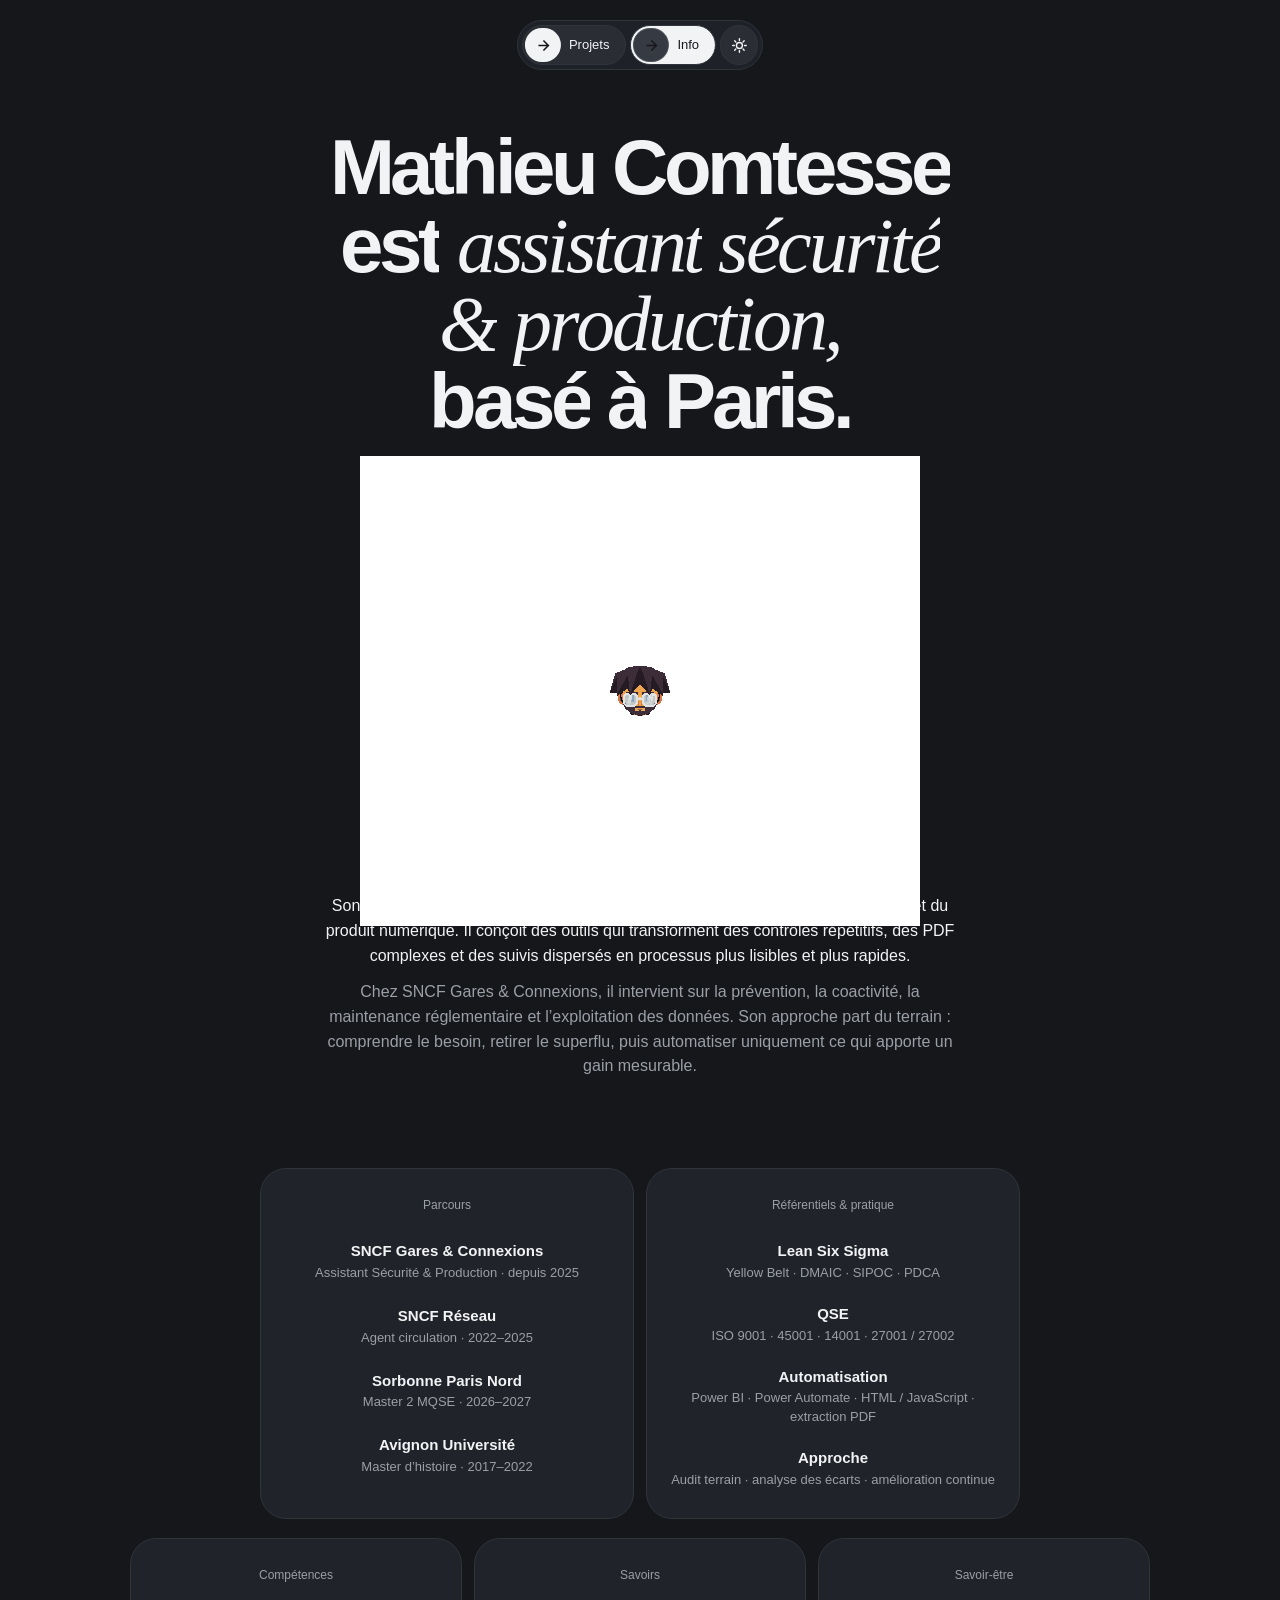
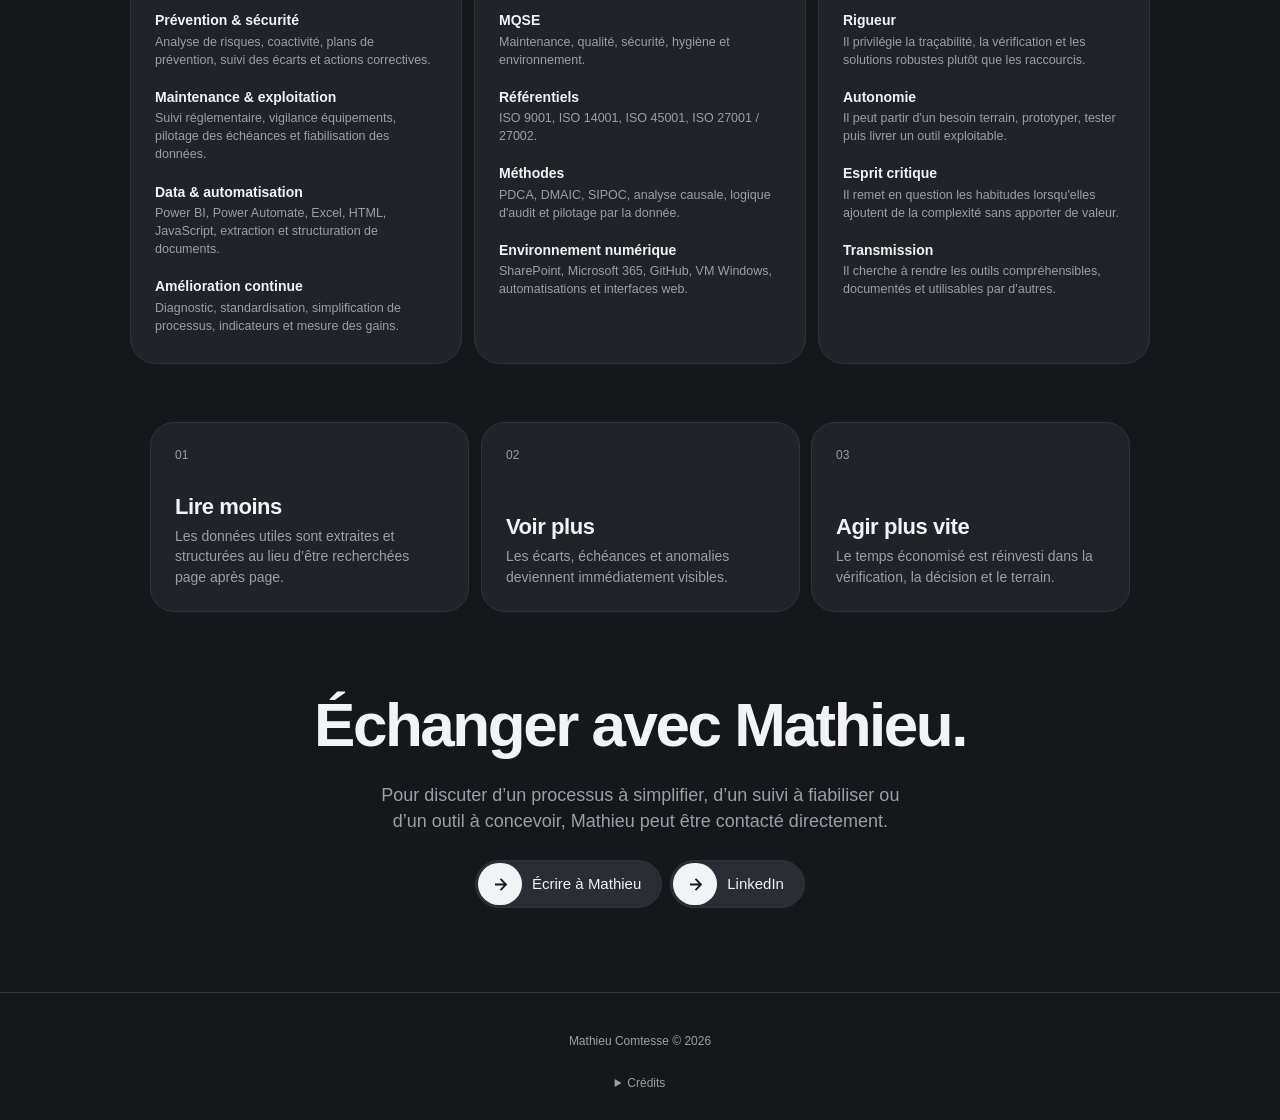
==== commit c08daafd: "Reprise des imports Shujaat (portrait strict, textures de tête) et de la page Info du dépôt cv Co-Au" ====
--- a/info.html
+++ b/info.html
@@ -24,7 +24,7 @@
   <h1 class="info-heading" aria-label="Mathieu Comtesse est assistant sécurité et production, basé à Paris.">
     Mathieu Comtesse est <em>assistant sécurité &amp; production,</em><br> basé à Paris.
   </h1>
-  <div class="portrait" id="portrait" aria-label="Portrait 3D interactif de Mathieu"></div>
+  <div class="portrait shupi-portrait" id="portrait" aria-label="Portrait 3D interactif de Shujaat"><iframe id="shujaatPortraitFrame" src="./shupi/index.html?portrait" title="Portrait interactif Shujaat" loading="eager"></iframe></div>
   <div class="bio bio-primary">
     <p class="reveal">Son travail se situe à l’intersection de la maintenance, de la qualité, de la sécurité et du produit numérique. Il conçoit des outils qui transforment des contrôles répétitifs, des PDF complexes et des suivis dispersés en processus plus lisibles et plus rapides.</p>
     <p class="reveal">Chez SNCF Gares &amp; Connexions, il intervient sur la prévention, la coactivité, la maintenance réglementaire et l’exploitation des données. Son approche part du terrain : comprendre le besoin, retirer le superflu, puis automatiser uniquement ce qui apporte un gain mesurable.</p>
@@ -52,6 +52,38 @@
   </article>
 </section>
 
+<section class="info-knowledge-grid" aria-label="Compétences, savoirs et savoir-être">
+  <article class="info-card info-card--knowledge reveal">
+    <p class="info-card-kicker">Compétences</p>
+    <div class="info-card-lines compact">
+      <p><b>Prévention &amp; sécurité</b><span>Analyse de risques, coactivité, plans de prévention, suivi des écarts et actions correctives.</span></p>
+      <p><b>Maintenance &amp; exploitation</b><span>Suivi réglementaire, vigilance équipements, pilotage des échéances et fiabilisation des données.</span></p>
+      <p><b>Data &amp; automatisation</b><span>Power BI, Power Automate, Excel, HTML, JavaScript, extraction et structuration de documents.</span></p>
+      <p><b>Amélioration continue</b><span>Diagnostic, standardisation, simplification de processus, indicateurs et mesure des gains.</span></p>
+    </div>
+  </article>
+
+  <article class="info-card info-card--knowledge reveal" style="--delay:.06s">
+    <p class="info-card-kicker">Savoirs</p>
+    <div class="info-card-lines compact">
+      <p><b>MQSE</b><span>Maintenance, qualité, sécurité, hygiène et environnement.</span></p>
+      <p><b>Référentiels</b><span>ISO 9001, ISO 14001, ISO 45001, ISO 27001 / 27002.</span></p>
+      <p><b>Méthodes</b><span>PDCA, DMAIC, SIPOC, analyse causale, logique d'audit et pilotage par la donnée.</span></p>
+      <p><b>Environnement numérique</b><span>SharePoint, Microsoft 365, GitHub, VM Windows, automatisations et interfaces web.</span></p>
+    </div>
+  </article>
+
+  <article class="info-card info-card--knowledge reveal" style="--delay:.12s">
+    <p class="info-card-kicker">Savoir-être</p>
+    <div class="info-card-lines compact">
+      <p><b>Rigueur</b><span>Il privilégie la traçabilité, la vérification et les solutions robustes plutôt que les raccourcis.</span></p>
+      <p><b>Autonomie</b><span>Il peut partir d'un besoin terrain, prototyper, tester puis livrer un outil exploitable.</span></p>
+      <p><b>Esprit critique</b><span>Il remet en question les habitudes lorsqu'elles ajoutent de la complexité sans apporter de valeur.</span></p>
+      <p><b>Transmission</b><span>Il cherche à rendre les outils compréhensibles, documentés et utilisables par d'autres.</span></p>
+    </div>
+  </article>
+</section>
+
 <section class="impact info-impact-ref">
   <article class="reveal"><span>01</span><h3>Lire moins</h3><p>Les données utiles sont extraites et structurées au lieu d’être recherchées page après page.</p></article>
   <article class="reveal" style="--delay:.06s"><span>02</span><h3>Voir plus</h3><p>Les écarts, échéances et anomalies deviennent immédiatement visibles.</p></article>
@@ -62,7 +94,7 @@
   <h2 class="reveal">Échanger avec Mathieu.</h2>
   <p class="reveal">Pour discuter d’un processus à simplifier, d’un suivi à fiabiliser ou d’un outil à concevoir, Mathieu peut être contacté directement.</p>
   <div class="reveal info-actions">
-    <a class="dbtn" href="mailto:mathieu@comtesse.me"><span class="dbtn__fill" aria-hidden="true"></span><span class="dbtn__icon" aria-hidden="true"><svg viewBox="0 0 24 24" fill="none" stroke="currentColor" stroke-width="2.25"><path d="M5 12h14M12 5l7 7-7 7"/></svg></span><span class="dbtn__text">Me contacter</span></a>
+    <a class="dbtn" href="mailto:mathieu@comtesse.me"><span class="dbtn__fill" aria-hidden="true"></span><span class="dbtn__icon" aria-hidden="true"><svg viewBox="0 0 24 24" fill="none" stroke="currentColor" stroke-width="2.25"><path d="M5 12h14M12 5l7 7-7 7"/></svg></span><span class="dbtn__text">Écrire à Mathieu</span></a>
     <a class="dbtn" href="https://www.linkedin.com/in/mathieu-comtesse-a226a1433/?isSelfProfile=true" target="_blank" rel="noopener"><span class="dbtn__fill" aria-hidden="true"></span><span class="dbtn__icon" aria-hidden="true"><svg viewBox="0 0 24 24" fill="none" stroke="currentColor" stroke-width="2.25"><path d="M5 12h14M12 5l7 7-7 7"/></svg></span><span class="dbtn__text">LinkedIn</span></a>
   </div>
 </section>
--- a/style.css
+++ b/style.css
@@ -194,3 +194,49 @@
   .page-info-shujaat .portrait{height:390px;margin-bottom:-18px}
   .info-pair{grid-template-columns:1fr;max-width:520px}
 }
+
+
+/* INFO KNOWLEDGE GRID */
+.info-knowledge-grid{
+  display:grid;
+  grid-template-columns:repeat(3,minmax(0,1fr));
+  gap:12px;
+  max-width:1020px;
+  margin:18px auto 0;
+}
+.info-card--knowledge{
+  min-height:390px;
+  text-align:left;
+}
+.info-card--knowledge .info-card-kicker{
+  text-align:center;
+}
+.info-card--knowledge .info-card-lines{
+  gap:18px;
+}
+.info-card--knowledge .info-card-lines b{
+  font-size:14px;
+}
+.info-card--knowledge .info-card-lines span{
+  font-size:12.5px;
+  line-height:1.45;
+}
+@media(max-width:920px){
+  .info-knowledge-grid{grid-template-columns:1fr;max-width:620px}
+  .info-card--knowledge{min-height:0}
+}
+
+
+/* STRICT SHUJAAT PORTRAIT */
+.shupi-portrait{
+  position:relative;
+  overflow:visible;
+}
+.shupi-portrait iframe{
+  display:block;
+  width:100%;
+  height:100%;
+  border:0;
+  background:transparent;
+  overflow:hidden;
+}
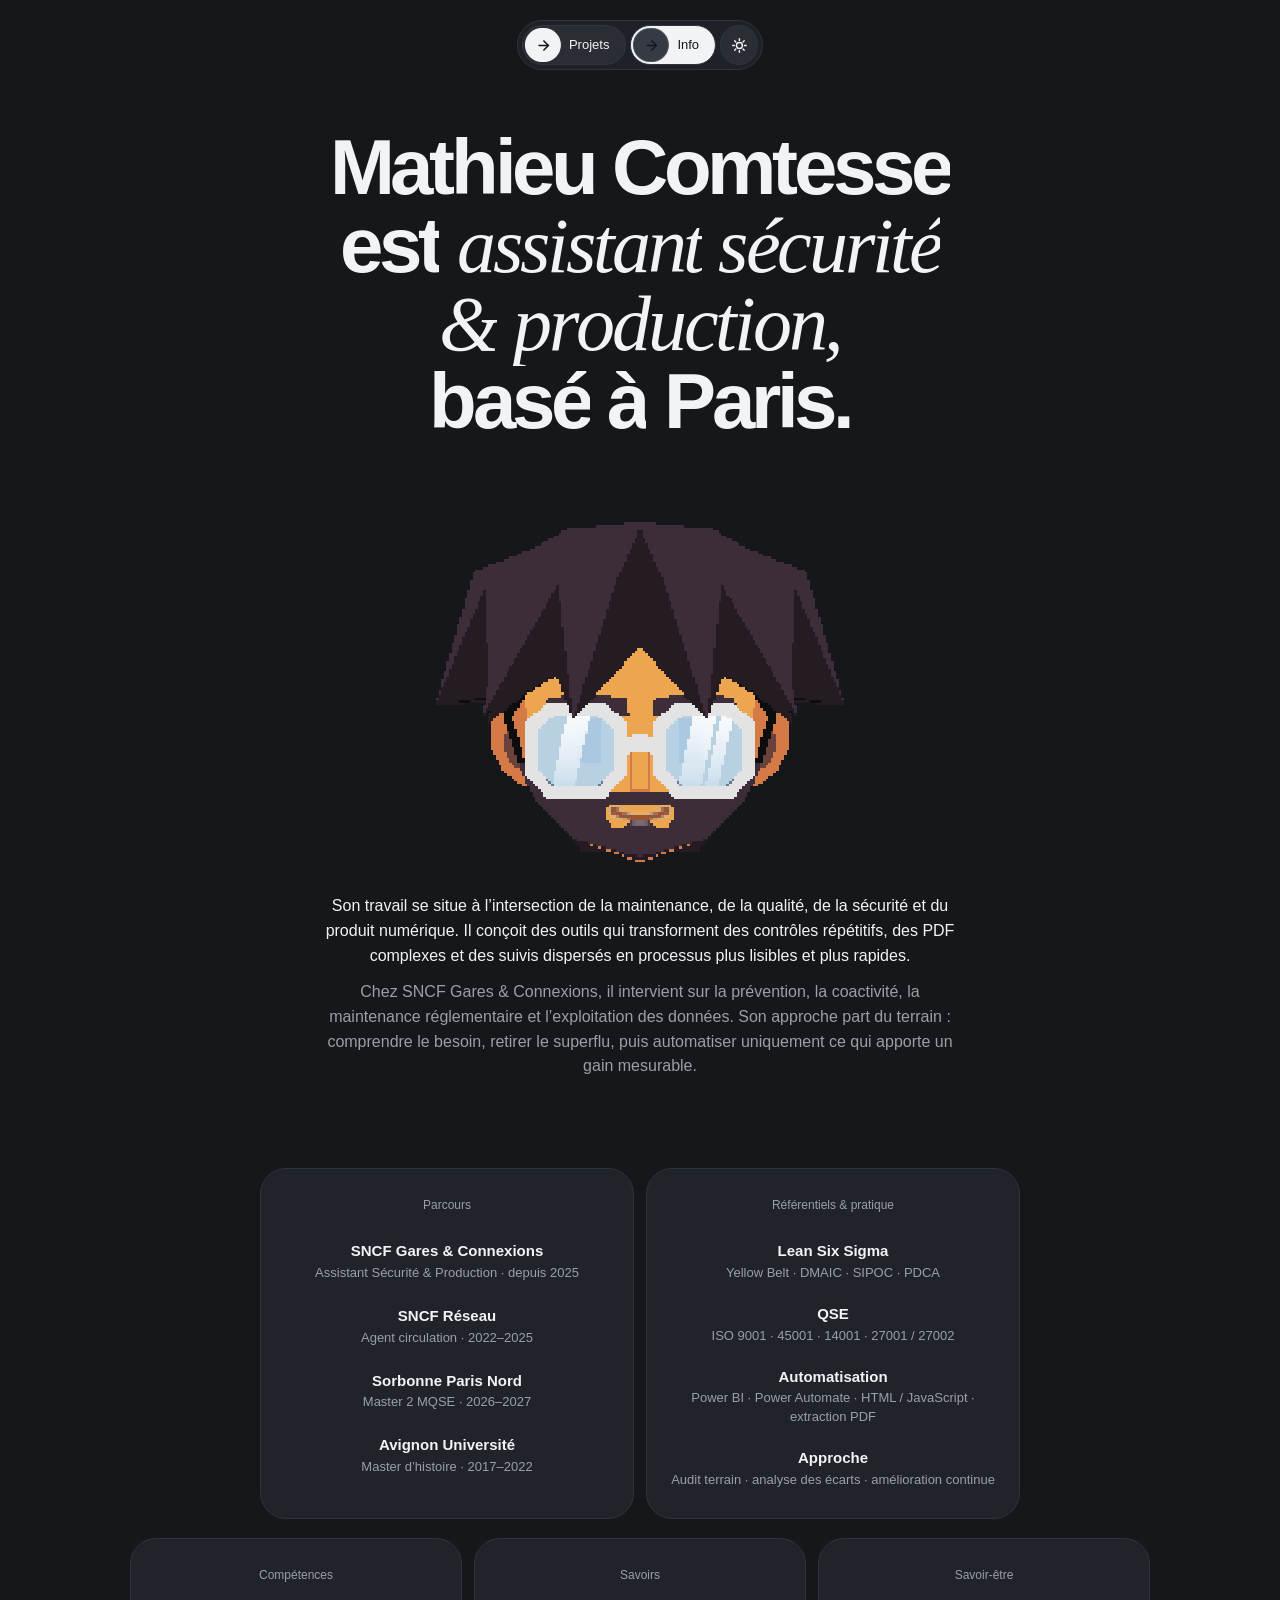
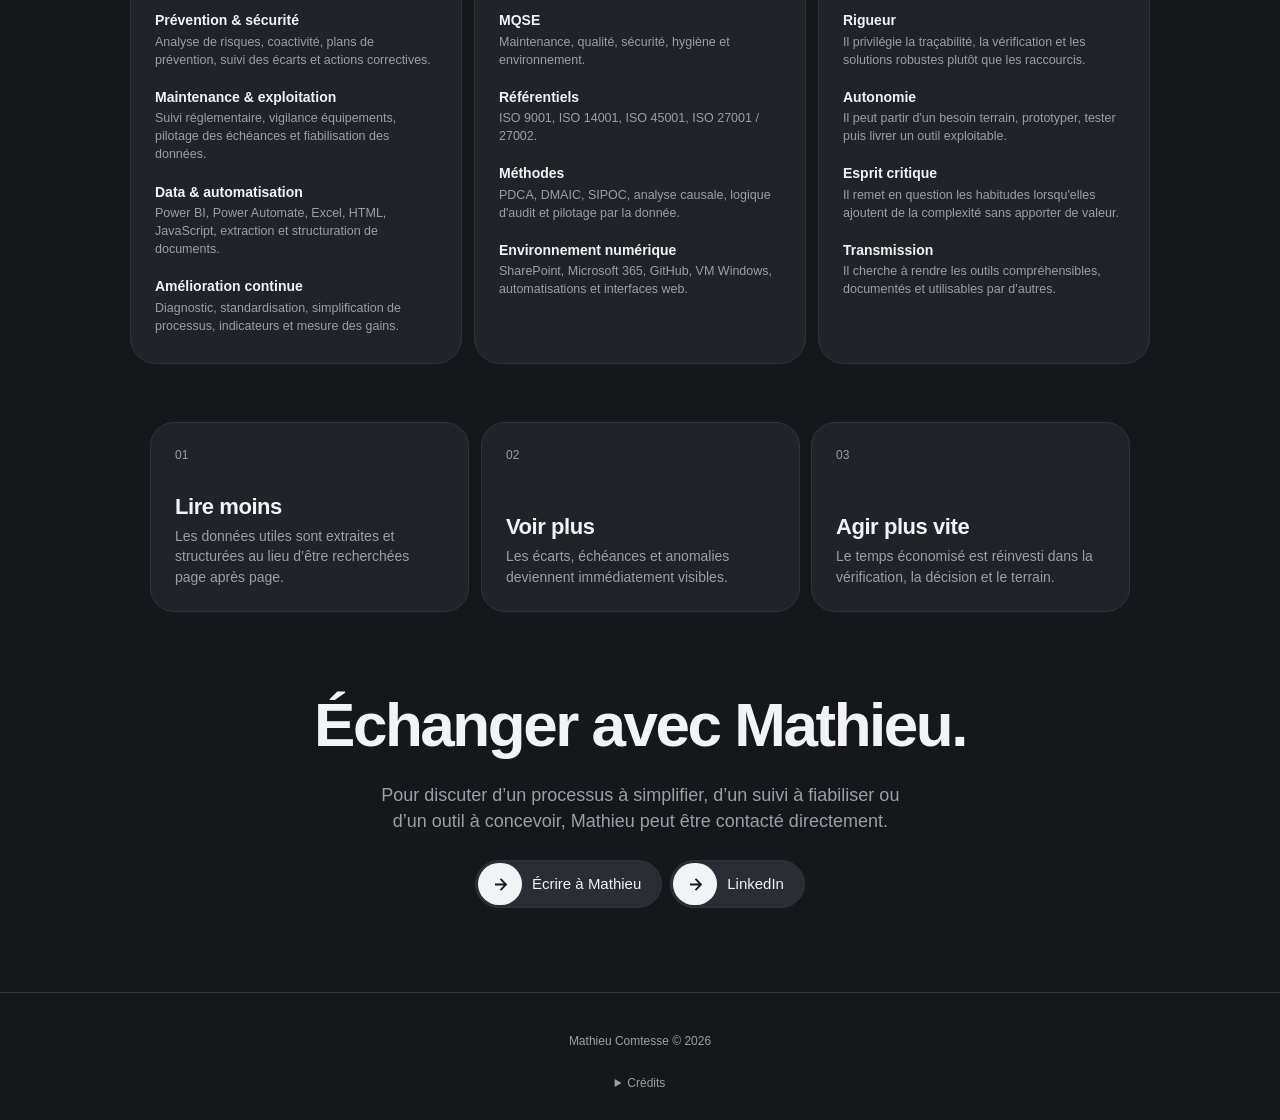
==== commit fce6cb18: "Reprise des ajustements du portrait Info (dépôt cv) Co-Authored-By: Claude Sonnet 5.5 <noreply@anthr" ====
--- a/info.html
+++ b/info.html
@@ -8,9 +8,9 @@
 <meta name="theme-color" content="#f5f7fb">
 <script>{const n=new Date(),m=n.getHours()*60+n.getMinutes();document.documentElement.dataset.theme=(m>=1320||m<270)?'dark':'light';document.documentElement.classList.add('js')}</script>
 <link rel="icon" href="data:image/svg+xml,%3Csvg xmlns=%27http://www.w3.org/2000/svg%27 viewBox=%270 0 32 32%27%3E%3Crect width=%2732%27 height=%2732%27 rx=%277%27 fill=%27%23e8452b%27/%3E%3Ctext x=%2716%27 y=%2722%27 font-size=%2716%27 font-family=%27sans-serif%27 font-weight=%27700%27 text-anchor=%27middle%27 fill=%27white%27%3EMC%3C/text%3E%3C/svg%3E">
-<link rel="stylesheet" href="style.css?v=info-shujaat-3p">
+<link rel="stylesheet" href="style.css?v=shujaat-strict-overflow-v2">
 <script type="importmap">{"imports":{"three":"./vendor/three.module.min.js","three/addons/":"./vendor/"}}</script>
-<script type="module" src="js/info.js?v=info-shujaat-3p"></script>
+<script type="module" src="js/info.js?v=shujaat-strict-overflow-v2"></script>
 </head>
 <body class="page-info page-info-shujaat">
 <nav class="nav" aria-label="Navigation">
--- a/style.css
+++ b/style.css
@@ -227,16 +227,39 @@
 }
 
 
-/* STRICT SHUJAAT PORTRAIT */
+
+
+/* STRICT SHUJAAT PORTRAIT — same parent geometry as shujaat.info/info/ */
 .shupi-portrait{
-  position:relative;
-  overflow:visible;
-}
-.shupi-portrait iframe{
-  display:block;
   width:100%;
   height:100%;
+  min-height:400px;
+  position:relative;
+  overflow:visible!important;
+  z-index:2;
+  touch-action:auto;
+  pointer-events:auto!important;
+}
+.shupi-portrait iframe{
+  position:absolute;
+  inset:0;
+  width:100%;
   border:0;
   background:transparent;
+  color-scheme:light;
+  top:-200px;
+  bottom:auto;
+  height:calc(100% + 400px);
+  pointer-events:none;
   overflow:hidden;
 }
+@media(pointer:coarse){
+  .shupi-portrait{pointer-events:none!important}
+}
+@media(max-width:760px){
+  .page-info-shujaat .portrait.shupi-portrait{
+    min-height:0;
+    height:350px;
+    overflow:visible!important;
+  }
+}
